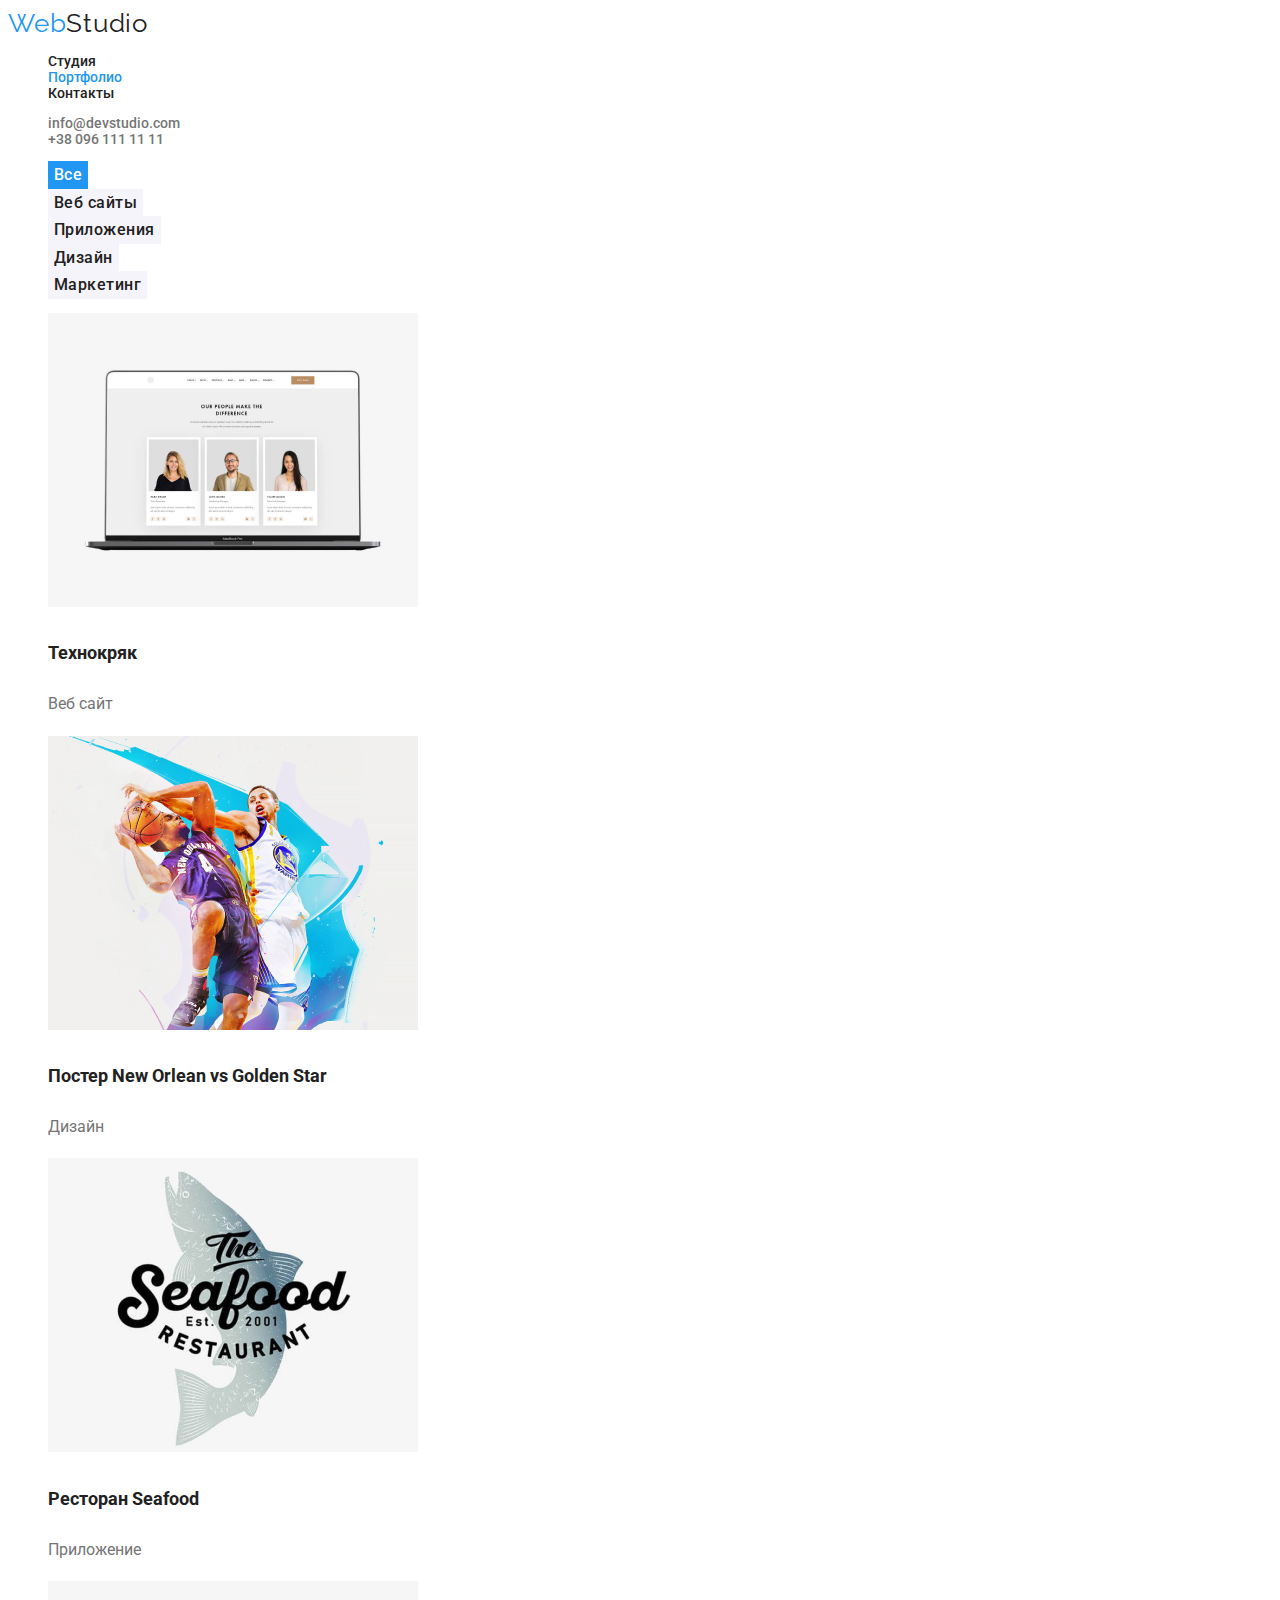
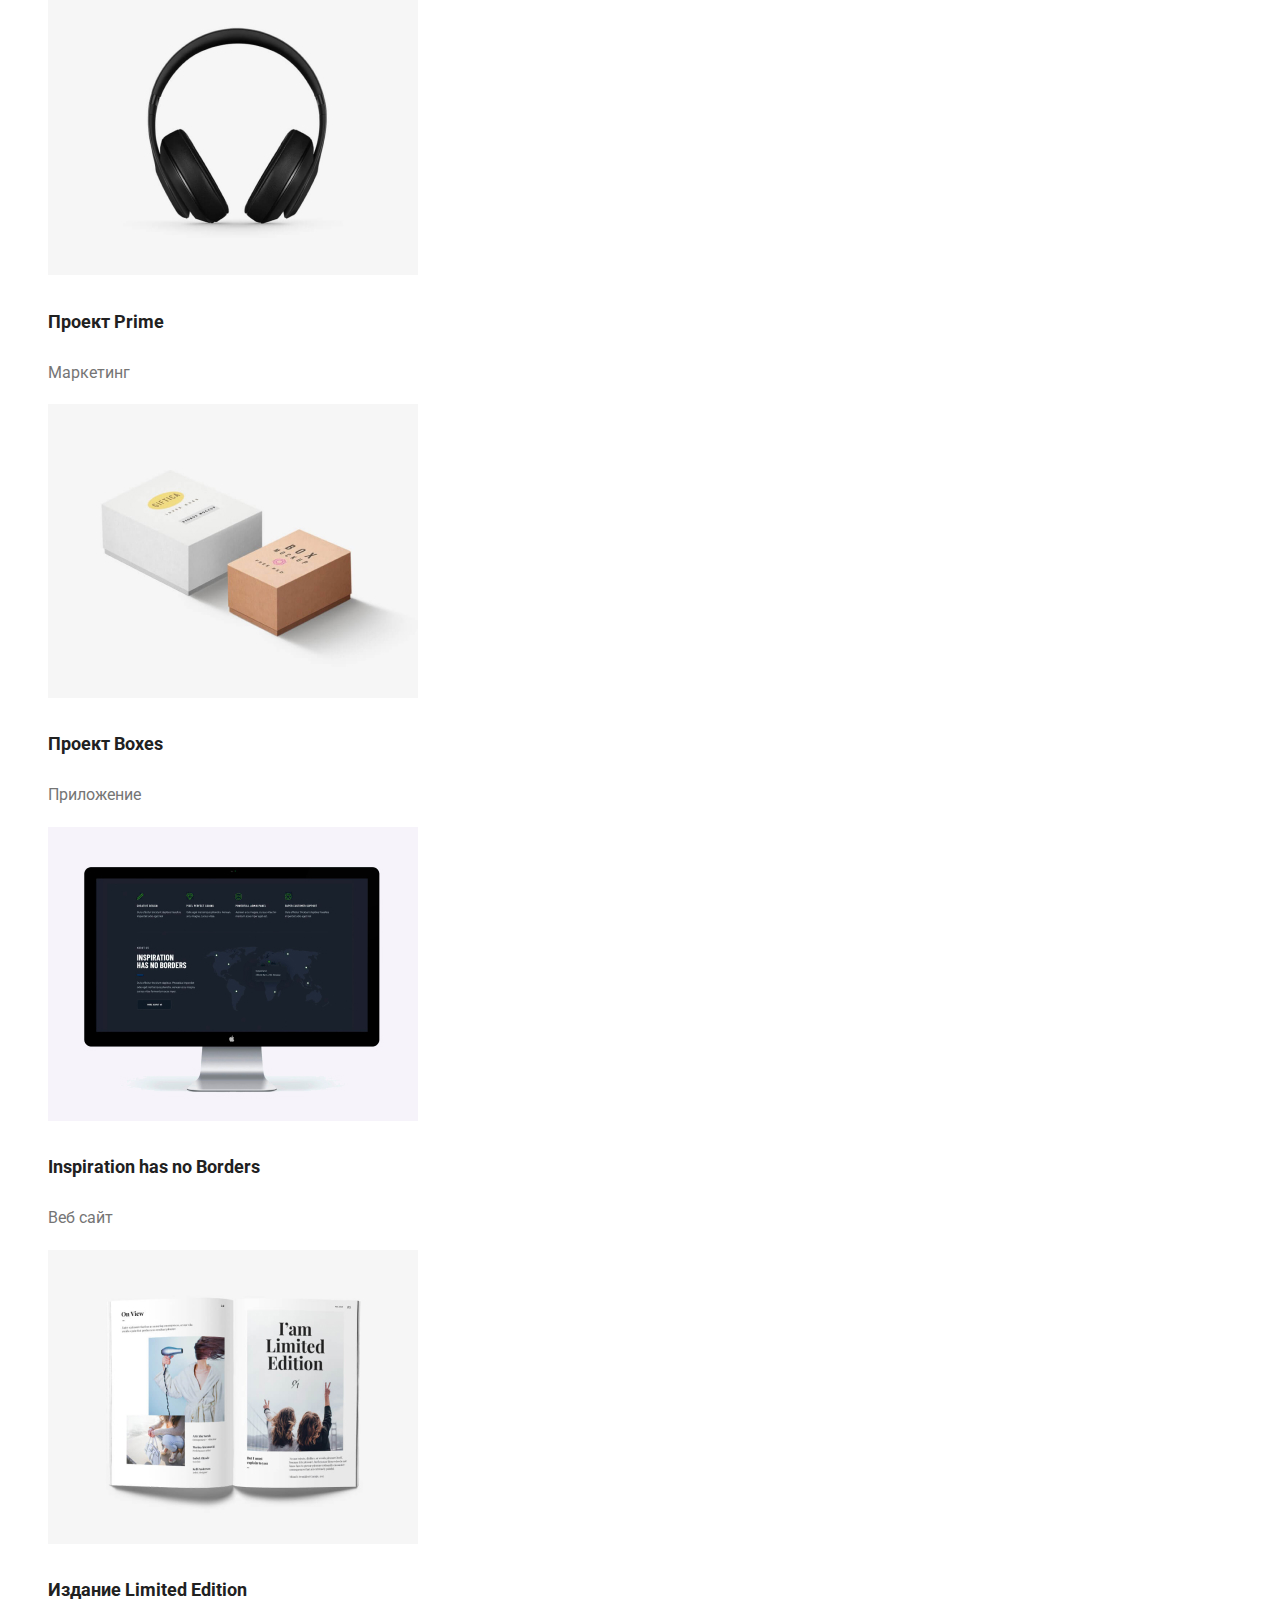
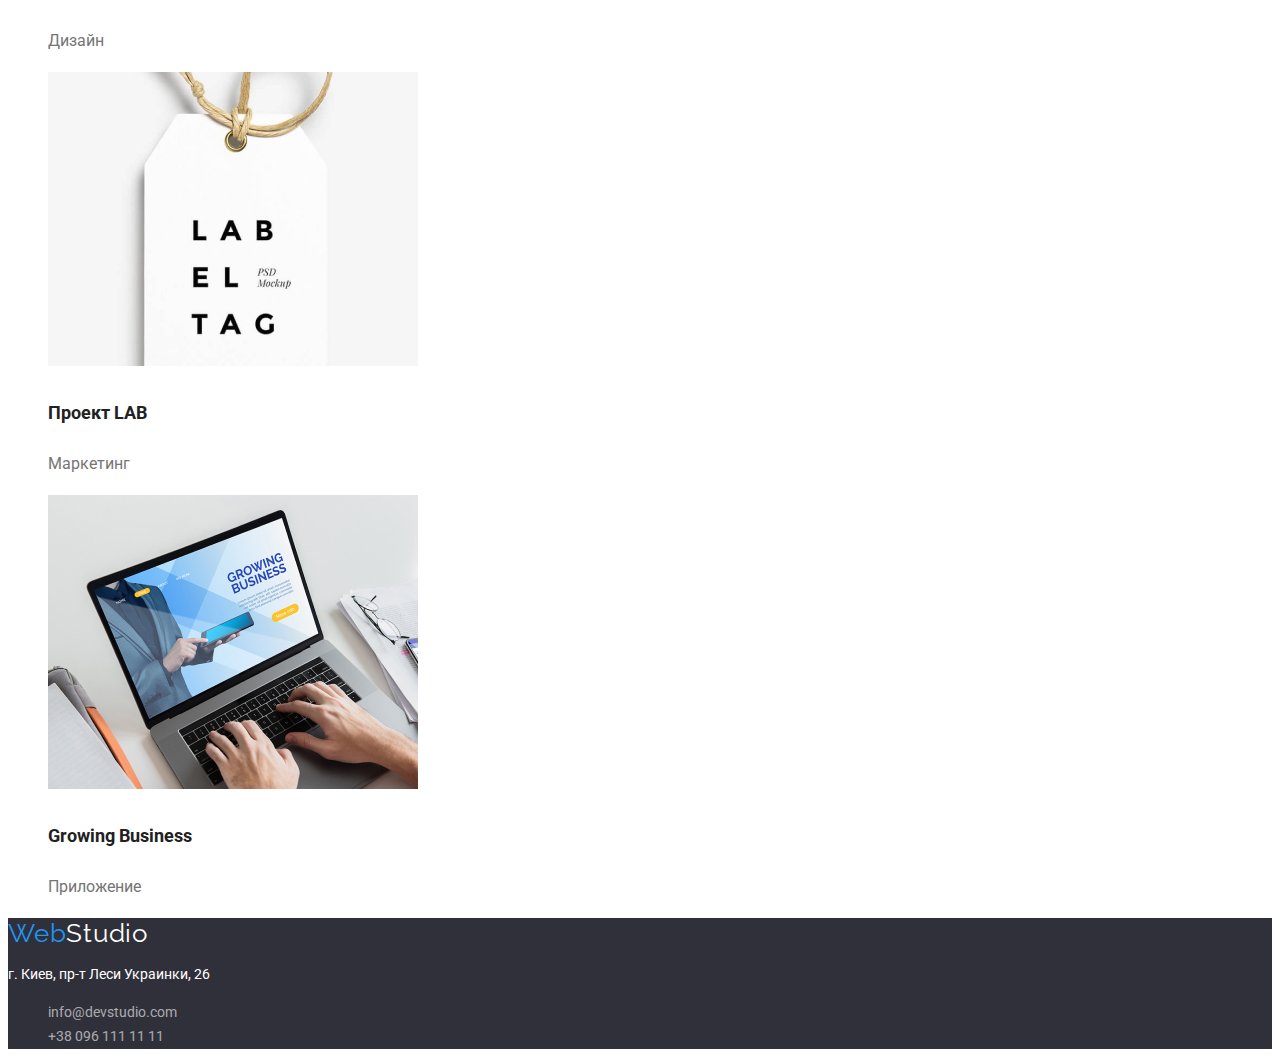
==== portfolio.html @ 7a44623a "clone" ====
<!DOCTYPE html>
<html lang="ru">
  <head>
    <meta charset="UTF-8" />
    <meta name="viewport" content="width=device-width, initial-scale=1.0" />
    <link rel="preconnect" href="https://fonts.googleapis.com">
    <link rel="preconnect" href="https://fonts.gstatic.com" crossorigin>
    <link href="https://fonts.googleapis.com/css2?family=Raleway:wght@700&family=Roboto:wght@400;500;700;900&display=swap" rel="stylesheet">
    <link rel="stylesheet" href="CSS/styles.css">
    <title>Portfolio</title>
    
  </head>
  <body class="body">
    <!-- Шапка  -->
    <header>
      <!-- Нагивация -->
      <nav>
        <a class="logo-head" href="./index.html">
          Web<span class="logo-head-half">Studio</span>
        </a>
        <ul class="list-site-nav list">
          <li><a class="link nav" href="./index.html">Студия</a></li>
          <li><a class="link nav current" href="./portfolio.html">Портфолио</a></li>
          <li><a class="link nav" href="#">Контакты</a></li>
        </ul>
      </nav>

      <!-- Контакты -->
      <ul class="contacts-list list">
        <li><a class="contacts link" href="mailto:info@devstudio.com">info@devstudio.com</a></li>
        <li><a class="contacts link" href="tel:+380961111111">+38 096 111 11 11</a></li>
      </ul>
    </header>

    <main>
        <!-- Кнопки проектов -->
        <section>
          <h2 class="visually-hidden"></h2>
            <ul class="buttons-site-nav list">
                <li><button type="button" class="buttons current">Все</button></li>
                <li><button type="button" class="buttons">Веб сайты</button></li>
                <li><button type="button" class="buttons">Приложения</button></li>
                <li><button type="button" class="buttons">Дизайн</button></li>
                <li><button type="button" class="buttons">Маркетинг</button></li>
            </ul>
        
        
        <!-- Карточки проектов "Все" -->
        <ul class="list">
            <li><a href="#" class="projects-link">
                    <img src="./images/technocryak.jpg" alt="Сайт Технокряк" width="370">
                    <h3 class="projects-title">Технокряк</h3>
                    <p>Веб сайт</p>
                </a></li>
            <li><a href="#" class="projects-link">
                    <img src="./images/new-orlean.jpg" alt="Постер"width="370">
                    <h3 class="projects-title">Постер New Orlean vs Golden Star</h3>
                    <p>Дизайн</p>
                </a></li>
            <li><a href="#" class="projects-link">
                    <img src="./images/seafood.jpg" alt="Ресторан"width="370">
                    <h3 class="projects-title">Ресторан Seafood</h3>
                    <p>Приложение</p>
                </a></li>
            <li><a href="#" class="projects-link">
                   <img src="./images/project-prime.jpg" alt="Наушники"width="370">
                    <h3 class="projects-title">Проект Prime</h3>
                    <p>Маркетинг</p>
                </a></li>
            <li><a href="#" class="projects-link">
                    <img src="./images/project-boxes.jpg" alt="Коробки"width="370">
                    <h3 class="projects-title">Проект Boxes</h3>
                    <p>Приложение</p>
                </a></li>
            <li><a href="#" class="projects-link">
                    <img src="./images/no-borders.jpg" alt="Без границ"width="370">
                    <h3 class="projects-title">Inspiration has no Borders</h3>
                    <p>Веб сайт</p>
                </a></li>
            <li><a href="#" class="projects-link">
                   <img src="images/limited-edition.jpg" alt="Издание"width="370">
                    <h3 class="projects-title">Издание Limited Edition</h3>
                    <p>Дизайн</p>
                </a></li>
            <li><a href="#" class="projects-link">
                  <img src="images/lab.jpg" alt="Лаба"width="370">
                    <h3 class="projects-title">Проект LAB</h3>
                    <p>Маркетинг</p>
                </a></li>
            <li><a href="#" class="projects-link">
                    <img src="./images/growing.jpg" alt="Ноут и руки"width="370">
                    <h3 class="projects-title">Growing Business</h3>
                    <p>Приложение</p>
                </a></li>
        </ul>
      </section>
    </main>
    
    <!-- Футер -->
    <footer class="foot">
      <a class="logo-foot" href="./index.html">
        Web<span class="logo-foot-half">Studio</span>
      </a>
      <address> <p class="location">г. Киев, пр-т Леси Украинки, 26</p>
      <ul class="address-foot list">
        <li><a class="foot-li" href="mailto:info@devstudio.com">info@devstudio.com</a></li>
        <li><a class="foot-li" href="tel:+380961111111">+38 096 111 11 11</a></li>
      </ul>
      </address> 
    </footer>
    </body>
---- CSS/styles.css ----
:root {
    --primery-text-color: #757575;
    --second-color: #212121;
    --accent-color: #2196f3;
    --white-color-text: #ffffff;
    --background-color: #2f303a;
    --background-button: #188ce8;
    --footer-color-uniq: rgba(255, 255, 255, 0.6);
    --background-color-uniq: #f5f4fa;
}

body {
    font-family: 'Roboto', sans-serif;
    background: var(--white-color-text);
    color: var(--second-color);
    font-size: 14px;
}

.list {
    list-style: none;
    text-decoration: none
}
    /* навигация */
.link {
    text-decoration: none;
}
    /* лого */
.logo-head {
    color: var(--accent-color);
    font-family: 'Raleway', sans-serif;
    text-decoration: none;
    letter-spacing: 0.03em;
    font-size: 26px;
    line-height: 1.19;

}
.logo-head-half {
    color: var(--second-color)
}

.list-site-nav .nav:focus,
.list-site-nav .nav:hover {
    color: var(--accent-color);
    font-weight: 500;
}
.list-site-nav .nav{
    color: var(--second-color);
    font-weight: 500;
}
.list-site-nav .current {
    color: var(--accent-color);
    font-weight: 500;
}
.contacts-list .contacts:hover,
.contacts-list .contacts:focus {
    color: var(--accent-color);
    font-weight: 500;
}
.contacts-list .contacts {
    color: var(--primery-text-color);
    font-weight: 500;
}

.section-main {
    background-color: var(--background-color);
    text-align: center;
}
.title-hero {
    color: var(--white-color-text);
    font-weight: 900;
    font-size: 44px;
    line-height: 1.36;
    text-transform: uppercase;
}
.button-primary:hover,
.button-primary:focus {
    background-color: var(--background-button);
}
.button-primary {
    background-color: var(--accent-color);
    color: var(--white-color-text);
    font-family: inherit;
    font-weight: 700;
    font-size: 16px;
    line-height: 1.88;
    border: none;
    cursor: pointer;
}
.features {
    font-size: 14px;
    line-height: 1.71;
    color: var(--primery-text-color);
}
.title-spec {
    color: var(--second-color);
    text-transform: uppercase;
    font-size: 14px;
    line-height: 1.14;
    letter-spacing: 0.03em;
}
.team {
    background-color: var(--background-color-uniq);
}
.section-title {
    color: var(--second-color);
    font-size: 36px;
    line-height: 1.17;
    text-align: center;
    letter-spacing: 0.03em;
}
.team-list {
    font-size: 16px;
    line-height: 1.19;
    text-align: center;
    letter-spacing: 0.03em;
    list-style: none;
    background-color: var(--background-color-uniq);
    color: var(--primery-text-color);
}
.name {
    color: var(--second-color);
    font-weight: 500;
    font-size: 16px;
    line-height: 1.19;
    letter-spacing: 0.03em;
}
.foot {
    background: var(--background-color);
}
.logo-foot {
    color: var(--accent-color);
    font-family: 'Raleway', sans-serif;
    text-decoration: none;
    letter-spacing: 0.03em;
    font-size: 26px;
    line-height: 1.19;

}
.logo-foot-half {
    color: var(--white-color-text);
}
.location {
    color: var(--white-color-text);
}
.location, 
.foot-li {
    font-style: normal;
    font-size: 14px;
    line-height: 1.71;
    text-decoration: none;
}
.foot-li {
    color: var(--footer-color-uniq);
}
.address-foot .foot-li:hover, 
.address-foot .foot-li:focus {
    color: var(--accent-color)
}
.visually-hidden {
    position: absolute;
    width: 1px;
    height: 1px;
    margin: -1px;
    border: 0;
    padding: 0;
    clip: rect(0 0 0 0);
    overflow: hidden;
  }

.buttons-site-nav .buttons:hover,
.buttons-site-nav .buttons:focus {
    color: var(--white-color-text);
    background-color: var(--accent-color)
}

.buttons-site-nav .buttons {
    font-family: 'Roboto', sans-serif;
    color: var(--second-color);
    background-color: var(--background-color-uniq);
    border: none;
    font-size: 16px;
    font-weight: 500;
    line-height: 1.6;
    cursor: pointer;
    letter-spacing: 0.03em;
}
.buttons-site-nav .current {
    color: var(--white-color-text);
    background-color: var(--accent-color);
}

.projects-title {
    font-size: 18px;
    line-height: 2;
    font-weight: 700;
    color: var(--second-color);
}
.projects-link {
    font-size: 16px;
    line-height: 1.9;
    text-decoration: none;
    color: var(--primery-text-color);
}
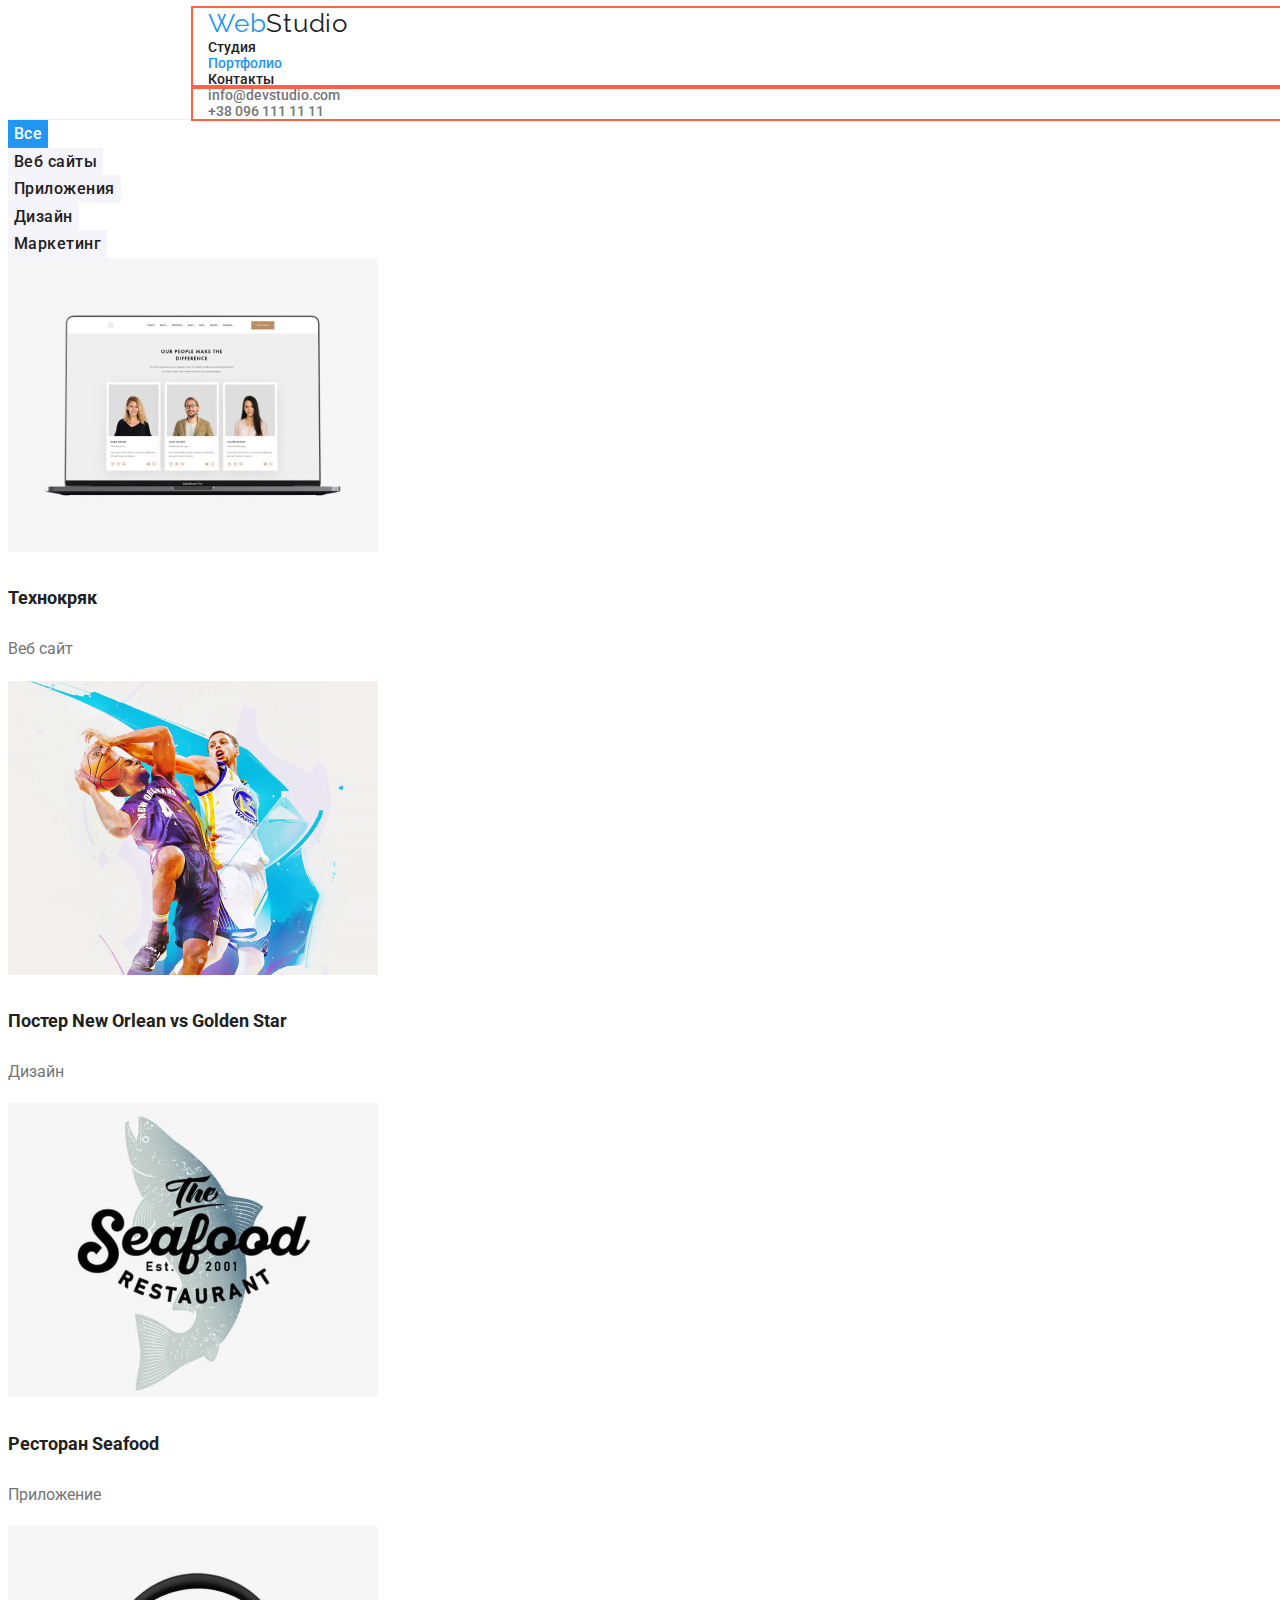
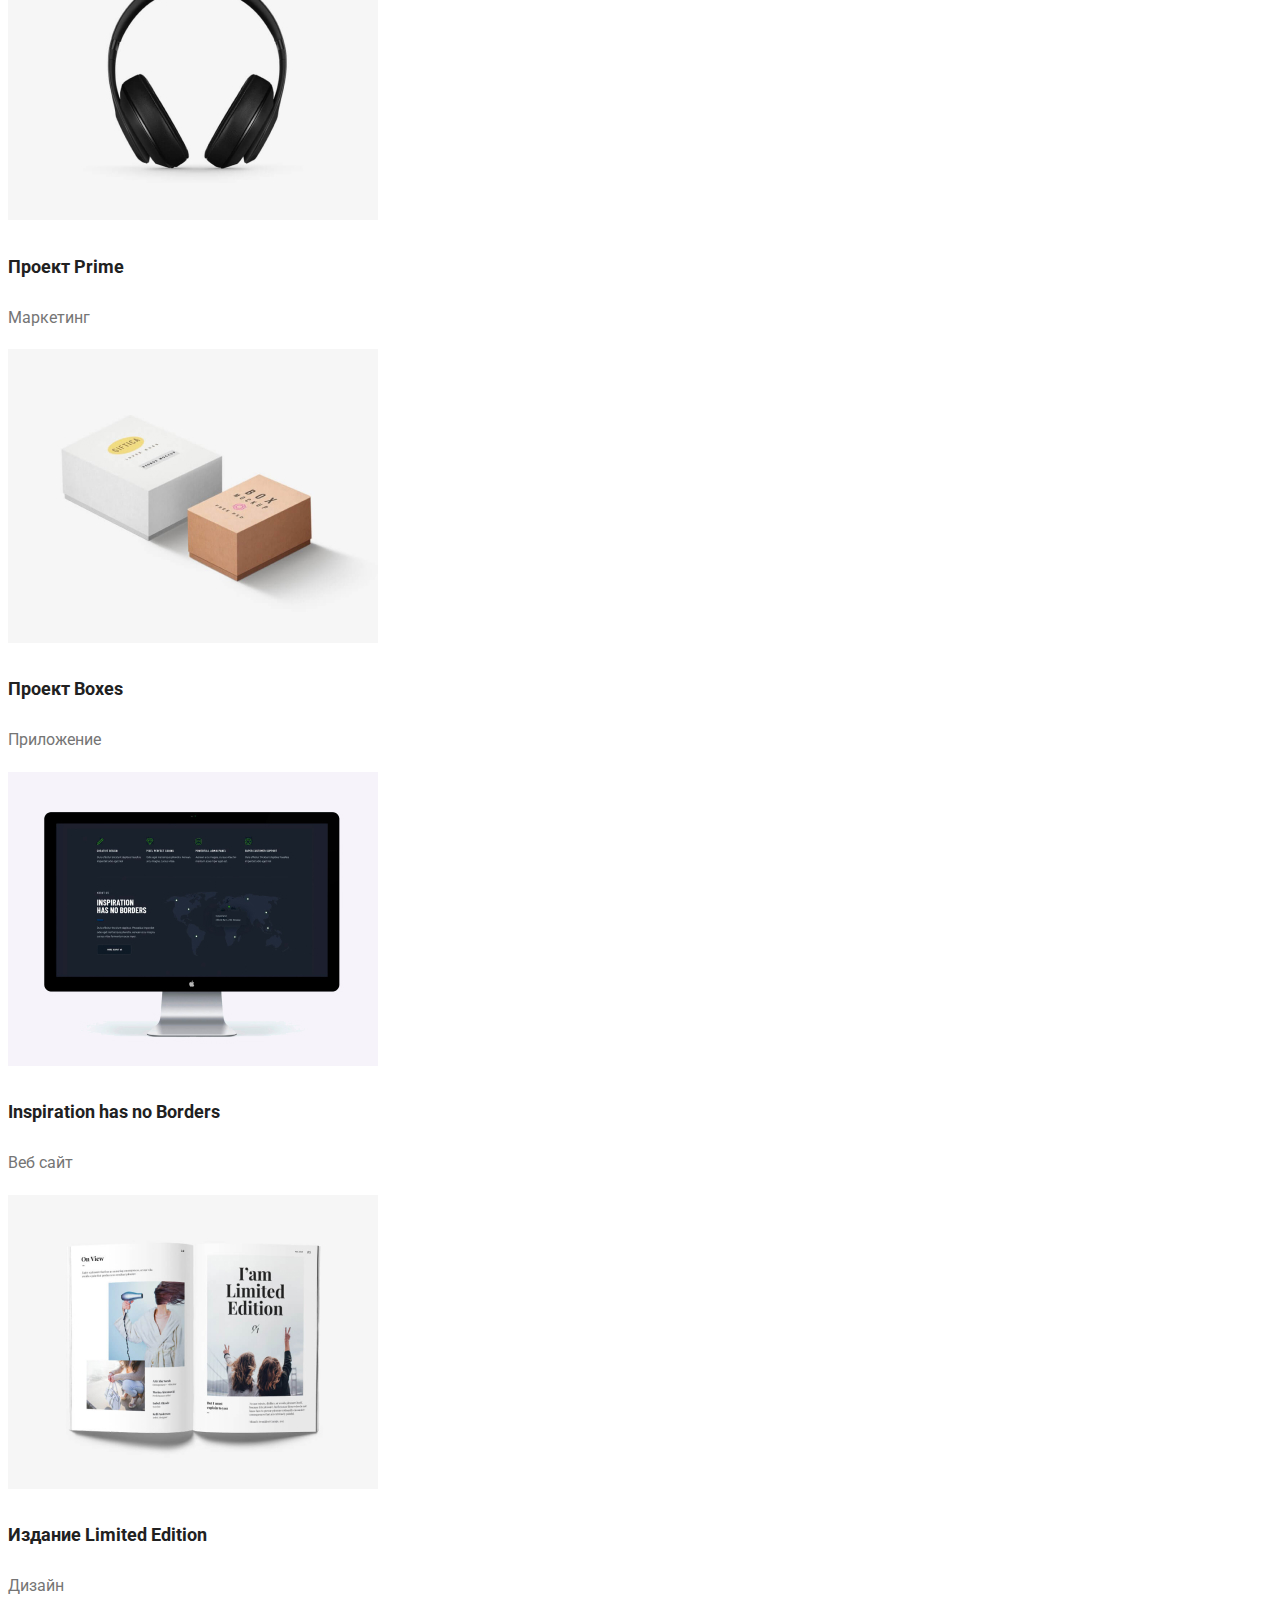
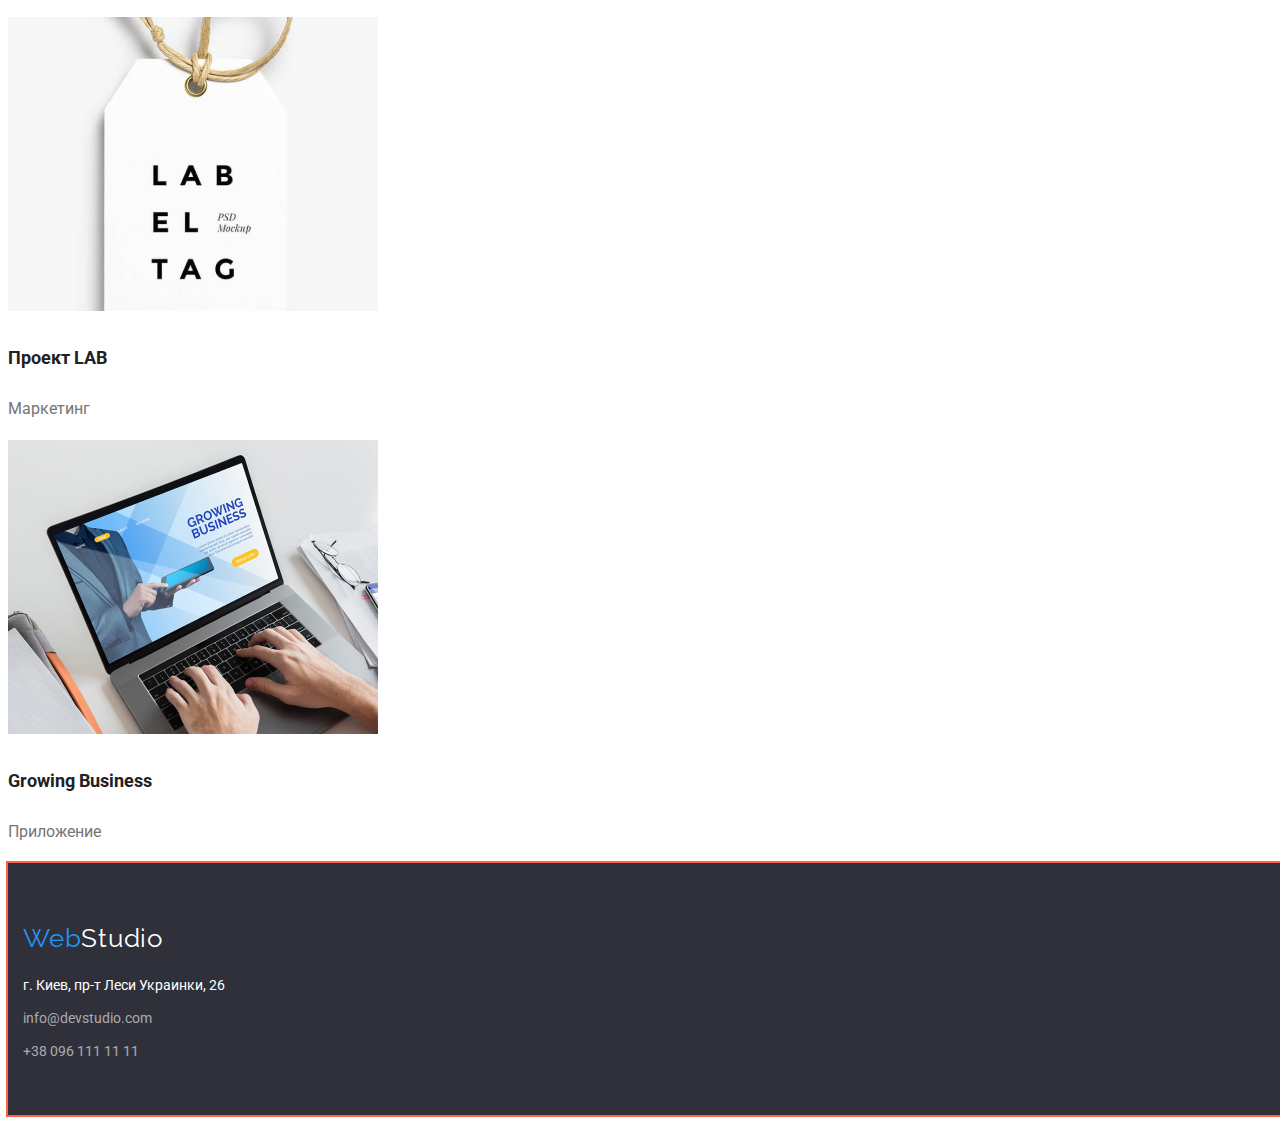
==== commit 62d3eb12: "first step" ====
--- a/portfolio.html
+++ b/portfolio.html
@@ -6,19 +6,20 @@
     <link rel="preconnect" href="https://fonts.googleapis.com">
     <link rel="preconnect" href="https://fonts.gstatic.com" crossorigin>
     <link href="https://fonts.googleapis.com/css2?family=Raleway:wght@700&family=Roboto:wght@400;500;700;900&display=swap" rel="stylesheet">
+    <link rel="stylesheet" href="https://cdnjs.cloudflare.com/ajax/libs/modern-normalize/1.1.0/modern-normalize.min.css" integrity="sha512-wpPYUAdjBVSE4KJnH1VR1HeZfpl1ub8YT/NKx4PuQ5NmX2tKuGu6U/JRp5y+Y8XG2tV+wKQpNHVUX03MfMFn9Q==" crossorigin="anonymous" referrerpolicy="no-referrer" />
     <link rel="stylesheet" href="CSS/styles.css">
     <title>Portfolio</title>
     
   </head>
-  <body class="body">
+  <body>
     <!-- Шапка  -->
-    <header>
+    <header class="header">
       <!-- Нагивация -->
-      <nav>
+      <nav class="container">
         <a class="logo-head" href="./index.html">
           Web<span class="logo-head-half">Studio</span>
         </a>
-        <ul class="list-site-nav list">
+        <ul class="list-site-nav list cona">
           <li><a class="link nav" href="./index.html">Студия</a></li>
           <li><a class="link nav current" href="./portfolio.html">Портфолио</a></li>
           <li><a class="link nav" href="#">Контакты</a></li>
@@ -26,7 +27,7 @@
       </nav>
 
       <!-- Контакты -->
-      <ul class="contacts-list list">
+      <ul class="contacts-list list container">
         <li><a class="contacts link" href="mailto:info@devstudio.com">info@devstudio.com</a></li>
         <li><a class="contacts link" href="tel:+380961111111">+38 096 111 11 11</a></li>
       </ul>
@@ -97,7 +98,7 @@
     </main>
     
     <!-- Футер -->
-    <footer class="foot">
+    <footer class="foot container">
       <a class="logo-foot" href="./index.html">
         Web<span class="logo-foot-half">Studio</span>
       </a>
--- a/CSS/styles.css
+++ b/CSS/styles.css
@@ -14,17 +14,32 @@
     background: var(--white-color-text);
     color: var(--second-color);
     font-size: 14px;
+    width: 1600px;
 }
 
 .list {
     list-style: none;
-    text-decoration: none
-}
+    text-decoration: none;
+    padding: 0;
+    margin: 0;
+}
+.container{
+    width: 1200px;
+    margin-left: auto;
+    margin-right: auto;
+    padding-left: 15px;
+    padding-right: 15px;
+    outline: 2px solid tomato;
+}
+
     /* навигация */
 .link {
     text-decoration: none;
 }
     /* лого */
+.header{
+    border-bottom: #ececec 1px solid;
+}
 .logo-head {
     color: var(--accent-color);
     font-family: 'Raleway', sans-serif;
@@ -64,6 +79,8 @@
 .section-main {
     background-color: var(--background-color);
     text-align: center;
+    width: inherit;
+    min-height: 600px;
 }
 .title-hero {
     color: var(--white-color-text);
@@ -71,6 +88,12 @@
     font-size: 44px;
     line-height: 1.36;
     text-transform: uppercase;
+    padding-top: 200px;
+    padding-left: 452px;
+    padding-right: 452px;
+    margin-bottom: 30px;
+    margin-top: 0;
+    
 }
 .button-primary:hover,
 .button-primary:focus {
@@ -85,11 +108,18 @@
     line-height: 1.88;
     border: none;
     cursor: pointer;
+    box-shadow: 0px 4px 4px rgba(0, 0, 0, 0.15);
+    border-radius: 4px;
+    padding: 10px 32px;
+    text-align: center;
 }
 .features {
     font-size: 14px;
     line-height: 1.71;
     color: var(--primery-text-color);
+    padding-top: 94px;
+    padding-bottom: 94px;
+    display: flex;
 }
 .title-spec {
     color: var(--second-color);
@@ -100,6 +130,7 @@
 }
 .team {
     background-color: var(--background-color-uniq);
+    width: inherit;
 }
 .section-title {
     color: var(--second-color);
@@ -107,6 +138,9 @@
     line-height: 1.17;
     text-align: center;
     letter-spacing: 0.03em;
+    margin-top: 0;
+    margin-bottom: 50px;
+    padding-top: 94px;
 }
 .team-list {
     font-size: 16px;
@@ -116,6 +150,7 @@
     list-style: none;
     background-color: var(--background-color-uniq);
     color: var(--primery-text-color);
+    margin: 0;
 }
 .name {
     color: var(--second-color);
@@ -123,9 +158,14 @@
     font-size: 16px;
     line-height: 1.19;
     letter-spacing: 0.03em;
+}
+.position{
+    margin: 0;
 }
 .foot {
     background: var(--background-color);
+    min-height: 252px;
+    width: inherit;
 }
 .logo-foot {
     color: var(--accent-color);
@@ -134,20 +174,26 @@
     letter-spacing: 0.03em;
     font-size: 26px;
     line-height: 1.19;
-
+    display: inline-block;
+    padding-top: 60px;
+    padding-bottom: 20px;    
 }
 .logo-foot-half {
     color: var(--white-color-text);
 }
 .location {
     color: var(--white-color-text);
+    margin: 0;
 }
 .location, 
 .foot-li {
+    display: inline-block;
+    margin-bottom: 9px;
     font-style: normal;
     font-size: 14px;
     line-height: 1.71;
     text-decoration: none;
+
 }
 .foot-li {
     color: var(--footer-color-uniq);
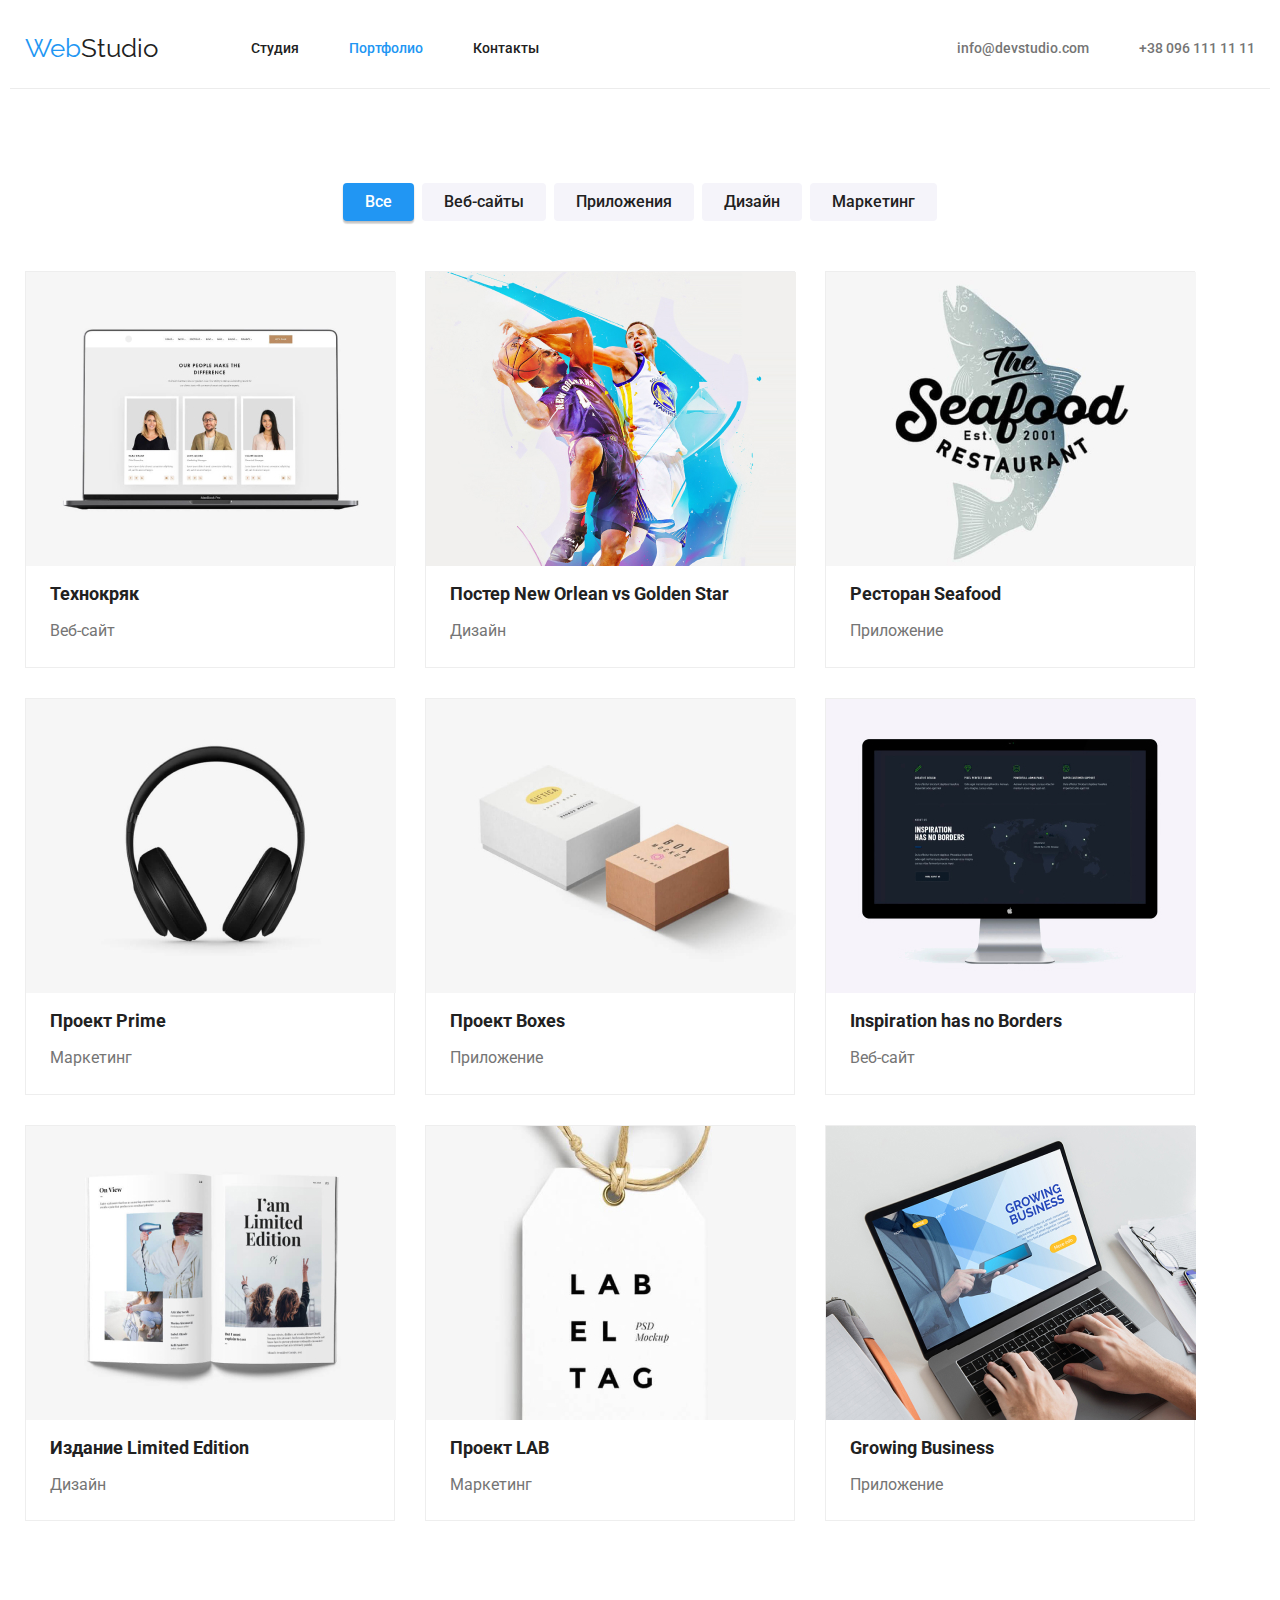
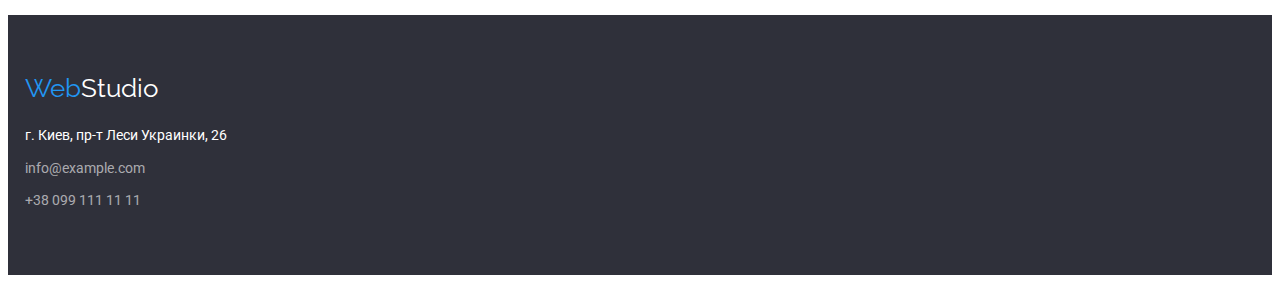
==== commit 287526d0: "Added main changes, fixed classes and CSS" ====
--- a/portfolio.html
+++ b/portfolio.html
@@ -1,112 +1,120 @@
 <!DOCTYPE html>
 <html lang="ru">
-  <head>
-    <meta charset="UTF-8" />
-    <meta name="viewport" content="width=device-width, initial-scale=1.0" />
+
+<head>
+    <meta charset="UTF-8">
+    <meta http-equiv="X-UA-Compatible" content="IE=edge">
+    <meta name="viewport" content="width=device-width, initial-scale=1.0">
+    <title>Portfolio</title>
     <link rel="preconnect" href="https://fonts.googleapis.com">
     <link rel="preconnect" href="https://fonts.gstatic.com" crossorigin>
-    <link href="https://fonts.googleapis.com/css2?family=Raleway:wght@700&family=Roboto:wght@400;500;700;900&display=swap" rel="stylesheet">
-    <link rel="stylesheet" href="https://cdnjs.cloudflare.com/ajax/libs/modern-normalize/1.1.0/modern-normalize.min.css" integrity="sha512-wpPYUAdjBVSE4KJnH1VR1HeZfpl1ub8YT/NKx4PuQ5NmX2tKuGu6U/JRp5y+Y8XG2tV+wKQpNHVUX03MfMFn9Q==" crossorigin="anonymous" referrerpolicy="no-referrer" />
-    <link rel="stylesheet" href="CSS/styles.css">
-    <title>Portfolio</title>
+    <link
+        href="https://fonts.googleapis.com/css2?family=Raleway:wght@700&family=Roboto:wght@400;500;700;900&display=swap"
+        rel="stylesheet">
+    <link rel="stylesheet" href="https://cdnjs.cloudflare.com/ajax/libs/modern-normalize/1.1.0/modern-normalize.min.css"
+        integrity="sha512-wpPYUAdjBVSE4KJnH1VR1HeZfpl1ub8YT/NKx4PuQ5NmX2tKuGu6U/JRp5y+Y8XG2tV+wKQpNHVUX03MfMFn9Q=="
+        crossorigin="anonymous" referrerpolicy="no-referrer" />
+    <link rel="stylesheet" href="./CSS/styles.css">
+</head>
+
+<body>
     
-  </head>
-  <body>
-    <!-- Шапка  -->
-    <header class="header">
-      <!-- Нагивация -->
-      <nav class="container">
-        <a class="logo-head" href="./index.html">
-          Web<span class="logo-head-half">Studio</span>
-        </a>
-        <ul class="list-site-nav list cona">
-          <li><a class="link nav" href="./index.html">Студия</a></li>
-          <li><a class="link nav current" href="./portfolio.html">Портфолио</a></li>
-          <li><a class="link nav" href="#">Контакты</a></li>
+
+    <!--Шапка-->
+    <header class="header container">
+        <nav class="main-nav">
+            <a href="./index.html" class="logo-hd">Web<span class="logo-hd-half">Studio</span></a>
+            <ul class="nav list">
+                <li class="item"><a class="nav-li link" href="./index.html">Студия</a></li>
+                <li class="item"><a class="nav-li current link" href="./portfolio.html">Портфолио</a></li>
+                <li class="item"><a class="nav-li link" href="">Контакты</a></li>
+            </ul>
+        </nav>
+        <ul class="address list">
+            <li class="item"><a class="address-li link" href="mailto:info@devstudio.com">info@devstudio.com</a></li>
+            <li class="item"><a class="address-li link" href="tel:+380961111111">+38 096 111 11 11</a></li>
         </ul>
-      </nav>
-
-      <!-- Контакты -->
-      <ul class="contacts-list list container">
-        <li><a class="contacts link" href="mailto:info@devstudio.com">info@devstudio.com</a></li>
-        <li><a class="contacts link" href="tel:+380961111111">+38 096 111 11 11</a></li>
-      </ul>
     </header>
 
+    <!--Основа-->
+    
     <main>
-        <!-- Кнопки проектов -->
+        <h1 class="page-title">Portfolio</h1>
+        <!-- Кнопки -->
         <section>
-          <h2 class="visually-hidden"></h2>
-            <ul class="buttons-site-nav list">
-                <li><button type="button" class="buttons current">Все</button></li>
-                <li><button type="button" class="buttons">Веб сайты</button></li>
-                <li><button type="button" class="buttons">Приложения</button></li>
-                <li><button type="button" class="buttons">Дизайн</button></li>
-                <li><button type="button" class="buttons">Маркетинг</button></li>
-            </ul>
-        
-        
-        <!-- Карточки проектов "Все" -->
-        <ul class="list">
-            <li><a href="#" class="projects-link">
-                    <img src="./images/technocryak.jpg" alt="Сайт Технокряк" width="370">
-                    <h3 class="projects-title">Технокряк</h3>
-                    <p>Веб сайт</p>
-                </a></li>
-            <li><a href="#" class="projects-link">
-                    <img src="./images/new-orlean.jpg" alt="Постер"width="370">
-                    <h3 class="projects-title">Постер New Orlean vs Golden Star</h3>
-                    <p>Дизайн</p>
-                </a></li>
-            <li><a href="#" class="projects-link">
-                    <img src="./images/seafood.jpg" alt="Ресторан"width="370">
-                    <h3 class="projects-title">Ресторан Seafood</h3>
-                    <p>Приложение</p>
-                </a></li>
-            <li><a href="#" class="projects-link">
-                   <img src="./images/project-prime.jpg" alt="Наушники"width="370">
-                    <h3 class="projects-title">Проект Prime</h3>
-                    <p>Маркетинг</p>
-                </a></li>
-            <li><a href="#" class="projects-link">
-                    <img src="./images/project-boxes.jpg" alt="Коробки"width="370">
-                    <h3 class="projects-title">Проект Boxes</h3>
-                    <p>Приложение</p>
-                </a></li>
-            <li><a href="#" class="projects-link">
-                    <img src="./images/no-borders.jpg" alt="Без границ"width="370">
-                    <h3 class="projects-title">Inspiration has no Borders</h3>
-                    <p>Веб сайт</p>
-                </a></li>
-            <li><a href="#" class="projects-link">
-                   <img src="images/limited-edition.jpg" alt="Издание"width="370">
-                    <h3 class="projects-title">Издание Limited Edition</h3>
-                    <p>Дизайн</p>
-                </a></li>
-            <li><a href="#" class="projects-link">
-                  <img src="images/lab.jpg" alt="Лаба"width="370">
-                    <h3 class="projects-title">Проект LAB</h3>
-                    <p>Маркетинг</p>
-                </a></li>
-            <li><a href="#" class="projects-link">
-                    <img src="./images/growing.jpg" alt="Ноут и руки"width="370">
-                    <h3 class="projects-title">Growing Business</h3>
-                    <p>Приложение</p>
-                </a></li>
-        </ul>
-      </section>
+            <div class="container">
+                <h2 class="section-title-hide">Наши проекты</h2>
+                <ul class="filtres list">
+                    <li class="item"><button class="buttons current" type="button">Все</button></li>
+                    <li class="item"><button class="buttons" type="button">Веб-сайты</button></li>
+                    <li class="item"><button class="buttons" type="button">Приложения</button></li>
+                    <li class="item"><button class="buttons" type="button">Дизайн</button></li>
+                    <li class="item"><button class="buttons" type="button">Маркетинг</button></li>
+                </ul>
+
+                <!-- Примеры проектов  -->
+                <ul class="projects list">
+                    <li class="projects-border"><a href="#" class="projects-link"><img src="./images/technocryak.jpg" alt="Технокряк" width="370">
+                            <h3 class="projects-title-color">Технокряк</h3>
+                            <p class="projects-disc">Веб-сайт</p>
+                        </a></li>
+                    <li class="projects-border"><a href="#" class="projects-link"><img src="./images/new-orlean.jpg"
+                                alt="New Orlean" width="370">
+                            <h3 class="projects-title-color">Постер New Orlean vs Golden Star</h3>
+                            <p class="projects-disc">Дизайн</p>
+                        </a></li>
+                    <li class="projects-border"><a href="#" class="projects-link"><img src="./images/seafood.jpg" alt="Seafood"
+                                width="370">
+                            <h3 class="projects-title-color">Ресторан Seafood</h3>
+                            <p class="projects-disc">Приложение</p>
+                        </a></li>
+                    <li class="projects-border"><a href="#" class="projects-link"><img src="./images/project-prime.jpg" alt="Prime"
+                                width="370">
+                            <h3 class="projects-title-color">Проект Prime</h3>
+                            <p class="projects-disc">Маркетинг</p>
+                        </a></li>
+                    <li class="projects-border"><a href="#" class="projects-link"><img src="./images/project-boxes.jpg" alt="Boxes"
+                                width="370">
+                            <h3 class="projects-title-color">Проект Boxes</h3>
+                            <p class="projects-disc">Приложение</p>
+                        </a></li>
+                    <li class="projects-border"><a href="#" class="projects-link"><img src="./images/no-borders.jpg" alt="No Borders" width="370">
+                            <h3 class="projects-title-color">Inspiration has no Borders</h3>
+                            <p class="projects-disc">Веб-сайт</p>
+                        </a></li>
+                    <li class="projects-border"><a href="#" class="projects-link"><img src="./images/limited-edition.jpg" alt="Limited Edition"
+                                width="370">
+                            <h3 class="projects-title-color">Издание Limited Edition</h3>
+                            <p class="projects-disc">Дизайн</p>
+                        </a></li>
+                    <li class="projects-border"><a href="#" class="projects-link"><img src="./images/lab.jpg" alt="Лаба" width="370">
+                            <h3 class="projects-title-color">Проект LAB</h3>
+                            <p class="projects-disc">Маркетинг</p>
+                        </a></li>
+                    <li class="projects-border"><a href="#" class="projects-link"><img src="./images/growing.jpg"
+                                alt="Growing" width="370">
+                            <h3 class="projects-title-color">Growing Business</h3>
+                            <p class="projects-disc">Приложение</p>
+                        </a></li>
+                </ul>
+            </div>
+        </section>
     </main>
-    
-    <!-- Футер -->
-    <footer class="foot container">
-      <a class="logo-foot" href="./index.html">
-        Web<span class="logo-foot-half">Studio</span>
-      </a>
-      <address> <p class="location">г. Киев, пр-т Леси Украинки, 26</p>
-      <ul class="address-foot list">
-        <li><a class="foot-li" href="mailto:info@devstudio.com">info@devstudio.com</a></li>
-        <li><a class="foot-li" href="tel:+380961111111">+38 096 111 11 11</a></li>
-      </ul>
-      </address> 
+
+    <!--Футтер-->
+
+    <footer class="footer">
+        <div class="container">
+            <a class="logo-ft link" href="/">Web<span class="logo-ft-half">Studio</span></a>
+            <address>
+                <p class="address-fiz">г. Киев, пр-т Леси Украинки, 26</p>
+                <ul class="address-foot list">
+                    <li class="item"><a class="foot-li link" href="mailto:info@example.com">info@example.com</a></li>
+                    <li class="item"><a class="foot-li link" href="tel:+380991111111">+38 099 111 11 11</a></li>
+                </ul>
+        </div>
+        </address>
     </footer>
-    </body>+</body>
+
+</html>--- a/CSS/styles.css
+++ b/CSS/styles.css
@@ -1,249 +1,413 @@
 :root {
-    --primery-text-color: #757575;
-    --second-color: #212121;
-    --accent-color: #2196f3;
-    --white-color-text: #ffffff;
-    --background-color: #2f303a;
-    --background-button: #188ce8;
-    --footer-color-uniq: rgba(255, 255, 255, 0.6);
-    --background-color-uniq: #f5f4fa;
-}
+  --primary-text-color: #757575;
+  --tittle-text-color: #212121;
+  --accent-color: #2196f3;
+  --secondary-text-color: #ffffff;
+  --background-color: #2f303a;
+  --button-background-color: #188ce8;
+  --unique-color: rgba(255, 255, 255, 0.6);
+  --unique-background-color: #f5f4fa;
+}
+/* Global styles */
 
 body {
-    font-family: 'Roboto', sans-serif;
-    background: var(--white-color-text);
-    color: var(--second-color);
-    font-size: 14px;
-    width: 1600px;
+  font-family: "Raleway", sans-serif;
+  font-family: "Roboto", sans-serif;
+  color: var(--primary-text-color);
+  background-color: var(--secondary-text-color);
+}
+
+h1,
+h2,
+h3,
+h4,
+h5,
+h6,
+p,
+ul {
+  margin: 0;
+  padding: 0;
 }
 
 .list {
-    list-style: none;
-    text-decoration: none;
-    padding: 0;
-    margin: 0;
-}
-.container{
-    width: 1200px;
-    margin-left: auto;
-    margin-right: auto;
-    padding-left: 15px;
-    padding-right: 15px;
-    outline: 2px solid tomato;
-}
-
-    /* навигация */
+  list-style: none;
+}
+
 .link {
-    text-decoration: none;
-}
-    /* лого */
-.header{
-    border-bottom: #ececec 1px solid;
-}
-.logo-head {
-    color: var(--accent-color);
-    font-family: 'Raleway', sans-serif;
-    text-decoration: none;
-    letter-spacing: 0.03em;
-    font-size: 26px;
-    line-height: 1.19;
-
-}
-.logo-head-half {
-    color: var(--second-color)
-}
-
-.list-site-nav .nav:focus,
-.list-site-nav .nav:hover {
-    color: var(--accent-color);
-    font-weight: 500;
-}
-.list-site-nav .nav{
-    color: var(--second-color);
-    font-weight: 500;
-}
-.list-site-nav .current {
-    color: var(--accent-color);
-    font-weight: 500;
-}
-.contacts-list .contacts:hover,
-.contacts-list .contacts:focus {
-    color: var(--accent-color);
-    font-weight: 500;
-}
-.contacts-list .contacts {
-    color: var(--primery-text-color);
-    font-weight: 500;
-}
-
-.section-main {
-    background-color: var(--background-color);
-    text-align: center;
-    width: inherit;
-    min-height: 600px;
-}
-.title-hero {
-    color: var(--white-color-text);
-    font-weight: 900;
-    font-size: 44px;
-    line-height: 1.36;
-    text-transform: uppercase;
-    padding-top: 200px;
-    padding-left: 452px;
-    padding-right: 452px;
-    margin-bottom: 30px;
-    margin-top: 0;
-    
-}
-.button-primary:hover,
-.button-primary:focus {
-    background-color: var(--background-button);
-}
-.button-primary {
-    background-color: var(--accent-color);
-    color: var(--white-color-text);
-    font-family: inherit;
-    font-weight: 700;
-    font-size: 16px;
-    line-height: 1.88;
-    border: none;
-    cursor: pointer;
-    box-shadow: 0px 4px 4px rgba(0, 0, 0, 0.15);
-    border-radius: 4px;
-    padding: 10px 32px;
-    text-align: center;
-}
+  text-decoration: none;
+}
+
+.container {
+  margin-left: auto;
+  margin-right: auto;
+  padding-left: 15px;
+  padding-right: 15px;
+  max-width: 1230px;
+}
+
+/* logo header styles */
+
+.logo-hd {
+  font-family: "Raleway", sans-serif;
+  font-size: 26px;
+  line-height: 1.17;
+  text-decoration: none;
+  color: var(--accent-color);
+}
+
+.logo-hd-half {
+  color: var(--tittle-text-color);
+}
+
+/* nav styles */
+
+.header {
+  display: flex;
+  border-bottom: #ececec 1px solid;
+}
+
+.main-nav {
+  display: flex;
+  align-items: center;
+}
+
+.nav {
+  display: flex;
+  margin-left: 93px;
+}
+
+/* Очень полезная штука (но сложная) штука --- применит Левый отступ ко всем элементам с классом .item у которых есть сосед ВЫШЕ по коду с таким же классом */
+.nav .item + .item {
+  margin-left: 50px;
+}
+
+/* .nav .item:not(:last-child) {
+  margin-right: 50px; --- применит правый отступ ко всем КРОМЕ последнего элемента
+} */
+
+.nav .nav-li {
+  display: block;
+  padding-top: 32px;
+  padding-bottom: 32px;
+  color: var(--tittle-text-color);
+
+  font-weight: 500;
+  font-size: 14px;
+  line-height: 1.17;
+}
+
+.address .address-li {
+  display: block;
+  padding-top: 32px;
+  padding-bottom: 32px;
+
+  font-weight: 500;
+  font-size: 14px;
+  line-height: 1.17;
+}
+
+.address {
+  display: flex;
+  margin-left: auto;
+}
+
+.address .item + .item {
+  margin-left: 50px;
+}
+
+.address-li {
+  color: var(--primary-text-color);
+}
+
+.nav .nav-li.current,
+.address-li:hover,
+.address-li:focus,
+.nav .nav-li:hover,
+.nav .nav-li:focus {
+  color: var(--accent-color);
+}
+
+.nav .nav-li.current:focus,
+.nav .nav-li.current:hover {
+  color: var(--button-background-color);
+}
+
+/* hero styles */
+.section-title-hide {
+  display: none;
+  margin: 0;
+}
+
+.hero {
+  padding: 200px 252px;
+  height: 600px;
+  text-align: center;
+  background-color: var(--background-color);
+}
+
+.hero-title {
+  margin-bottom: 30px;
+  color: var(--secondary-text-color);
+  font-size: 44px;
+  min-width: 696px;
+  line-height: 1.36;
+  font-weight: 900;
+  text-transform: uppercase;
+}
+
+.button:hover,
+.button:focus {
+  background-color: var(--button-background-color);
+}
+
+.button {
+  min-width: 200px;
+  padding: 10px 32px;
+  text-align: center;
+  font-size: 16px;
+  line-height: 1.9;
+  font-weight: 700;
+  font-family: inherit;
+  color: var(--secondary-text-color);
+  background-color: var(--accent-color);
+  box-shadow: 0px 4px 4px rgba(0, 0, 0, 0.15);
+  border-radius: 4px;
+  border: none;
+  cursor: pointer;
+}
+/* features styles */
+
 .features {
-    font-size: 14px;
-    line-height: 1.71;
-    color: var(--primery-text-color);
-    padding-top: 94px;
-    padding-bottom: 94px;
-    display: flex;
-}
-.title-spec {
-    color: var(--second-color);
-    text-transform: uppercase;
-    font-size: 14px;
-    line-height: 1.14;
-    letter-spacing: 0.03em;
-}
+  display: flex;
+  padding: 94px 0;
+  font-size: 14px;
+  line-height: 1.71;
+  font-weight: 400;
+}
+
+.features .item + .item {
+  margin-left: 30px;
+}
+
+.title {
+  padding-bottom: 10px;
+  color: var(--tittle-text-color);
+  font-size: 14px;
+  line-height: 1.71;
+  text-transform: uppercase;
+  font-weight: 700;
+}
+/* Gallery styles */
+
+.section-title {
+  padding-bottom: 50px;
+  font-size: 36px;
+  line-height: 1.16;
+  font-weight: 700;
+  text-align: center;
+  color: var(--tittle-text-color);
+}
+
+.gallery {
+  padding-bottom: 94px;
+  display: flex;
+}
+
+.gallery .item + .item {
+  margin-left: 30px;
+}
+
+/* team styles */
+
 .team {
-    background-color: var(--background-color-uniq);
-    width: inherit;
-}
-.section-title {
-    color: var(--second-color);
-    font-size: 36px;
-    line-height: 1.17;
-    text-align: center;
-    letter-spacing: 0.03em;
-    margin-top: 0;
-    margin-bottom: 50px;
-    padding-top: 94px;
-}
+  background-color: var(--unique-background-color);
+}
+
+.team-title {
+  padding-top: 94px;
+  padding-bottom: 50px;
+  font-size: 36px;
+  line-height: 1.16;
+  font-weight: 700;
+  text-align: center;
+  color: var(--tittle-text-color);
+}
+
 .team-list {
-    font-size: 16px;
-    line-height: 1.19;
-    text-align: center;
-    letter-spacing: 0.03em;
-    list-style: none;
-    background-color: var(--background-color-uniq);
-    color: var(--primery-text-color);
-    margin: 0;
-}
+  display: flex;
+  text-align: center;
+  padding-bottom: 94px;
+  font-size: 16px;
+  line-height: 1.17;
+  list-style: none;
+}
+
+.team-list .team-shadow + .team-shadow {
+  margin-left: 30px;
+}
+
+.team-shadow {
+  width: 270px;
+  box-shadow: 0px 1px 3px rgba(0, 0, 0, 0.12), 0px 1px 1px rgba(0, 0, 0, 0.14),
+    0px 2px 1px rgba(0, 0, 0, 0.2);
+  border-radius: 0px 0px 4px 4px;
+}
+
 .name {
-    color: var(--second-color);
-    font-weight: 500;
-    font-size: 16px;
-    line-height: 1.19;
-    letter-spacing: 0.03em;
-}
-.position{
-    margin: 0;
-}
-.foot {
-    background: var(--background-color);
-    min-height: 252px;
-    width: inherit;
-}
-.logo-foot {
-    color: var(--accent-color);
-    font-family: 'Raleway', sans-serif;
-    text-decoration: none;
-    letter-spacing: 0.03em;
-    font-size: 26px;
-    line-height: 1.19;
-    display: inline-block;
-    padding-top: 60px;
-    padding-bottom: 20px;    
-}
-.logo-foot-half {
-    color: var(--white-color-text);
-}
-.location {
-    color: var(--white-color-text);
-    margin: 0;
-}
-.location, 
+  margin-top: 30px;
+  margin-bottom: 10px;
+  color: var(--tittle-text-color);
+  font-size: 16px;
+  line-height: 1.17;
+  font-weight: 500;
+}
+
+.team-disc {
+  margin-bottom: 30px;
+}
+
+/* footer styles */
+
+.footer {
+  background-color: var(--background-color);
+}
+
+.logo-ft {
+  display: inline-block;
+  margin-top: 58px;
+  margin-bottom: 20px;
+  color: var(--accent-color);
+  font-family: "Raleway", sans-serif;
+  font-size: 26px;
+  line-height: 1.17;
+}
+
+.logo-ft-half {
+  color: var(--secondary-text-color);
+}
+
+.address-fiz {
+  margin-bottom: 9px;
+  color: var(--secondary-text-color);
+}
+
+.address-fiz,
 .foot-li {
-    display: inline-block;
-    margin-bottom: 9px;
-    font-style: normal;
-    font-size: 14px;
-    line-height: 1.71;
-    text-decoration: none;
-
-}
+  font-style: normal;
+  font-size: 14px;
+  line-height: 1.7;
+}
+
+.address-foot .item:not(:last-child) {
+  margin-bottom: 9px;
+}
+
+.address-foot .item:last-child {
+  padding-bottom: 62px;
+}
+
 .foot-li {
-    color: var(--footer-color-uniq);
-}
-.address-foot .foot-li:hover, 
+  color: var(--unique-color);
+}
+
+.address-foot .foot-li:hover,
 .address-foot .foot-li:focus {
-    color: var(--accent-color)
-}
-.visually-hidden {
-    position: absolute;
-    width: 1px;
-    height: 1px;
-    margin: -1px;
-    border: 0;
-    padding: 0;
-    clip: rect(0 0 0 0);
-    overflow: hidden;
-  }
-
-.buttons-site-nav .buttons:hover,
-.buttons-site-nav .buttons:focus {
-    color: var(--white-color-text);
-    background-color: var(--accent-color)
-}
-
-.buttons-site-nav .buttons {
-    font-family: 'Roboto', sans-serif;
-    color: var(--second-color);
-    background-color: var(--background-color-uniq);
-    border: none;
-    font-size: 16px;
-    font-weight: 500;
-    line-height: 1.6;
-    cursor: pointer;
-    letter-spacing: 0.03em;
-}
-.buttons-site-nav .current {
-    color: var(--white-color-text);
-    background-color: var(--accent-color);
-}
-
-.projects-title {
-    font-size: 18px;
-    line-height: 2;
-    font-weight: 700;
-    color: var(--second-color);
-}
+  color: var(--accent-color);
+}
+
+/* portfolio styles */
+
+.page-title {
+  display: none;
+  margin: 0;
+}
+
+.buttons {
+  padding: 6px 22px;
+  color: var(--tittle-text-color);
+  background-color: var(--unique-background-color);
+  border: none;
+  border-radius: 4px;
+  font-family: inherit;
+  font-size: 16px;
+  line-height: 1.6;
+  font-weight: 500;
+  cursor: pointer;
+}
+
+.buttons:hover,
+.buttons:focus,
+.filtres .current {
+  box-shadow: 0px 3px 1px rgba(0, 0, 0, 0.1), 0px 1px 2px rgba(0, 0, 0, 0.08),
+    0px 2px 2px rgba(0, 0, 0, 0.12);
+  color: var(--secondary-text-color);
+  background-color: var(--accent-color);
+}
+
+.filtres .current:hover,
+.filtres .current:focus {
+  background-color: var(--button-background-color);
+}
+
+.filtres {
+  display: flex;
+  justify-content: center;
+  padding-top: 94px;
+  margin-bottom: 50px;
+}
+
+.filtres .item + .item {
+  margin-left: 8px;
+}
+
+.projects {
+  display: flex;
+  flex-wrap: wrap;
+}
+
+.projects-border {
+  /* аналогичное решение вместе с обнулениями маржинов -- width: calc((100% - 2 * 30px) / 3); 30px - ширина маржина * на кол-во маржинов. Больше объектов -> больше маржинов (всегда на 1 меньше) -> больше пикселей */
+  margin-right: 30px;
+  margin-bottom: 30px;
+  width: 370px;
+  border: 1px solid #eeeeee;
+  box-sizing: border-box;
+}
+
+.projects-border:nth-child(3n) {
+  margin-right: 0;
+}
+
+.projects-border:nth-last-child(-n + 3) {
+  margin-bottom: 94px;
+}
+
+/* .projects-border:not(:nth-child(3n)) {
+  margin-right: 30px;
+}
+ --- Прекрасный пример альтернативного производства сетки ---
+.projects-border:not(:nth-last-child(-n + 3)) {
+  margin-bottom: 30px;
+} */
+
 .projects-link {
-    font-size: 16px;
-    line-height: 1.9;
-    text-decoration: none;
-    color: var(--primery-text-color);
-}+  margin-bottom: 20px;
+  color: var(--primary-text-color);
+  font-size: 16px;
+  line-height: 1.9;
+  text-decoration: none;
+}
+
+.projects-title-color {
+  padding: 0 24px;
+  margin-bottom: 4px;
+  font-size: 18px;
+  line-height: 2;
+  font-weight: 700;
+  color: var(--tittle-text-color);
+}
+
+.projects-disc {
+  padding: 0 24px;
+  margin-bottom: 20px;
+}
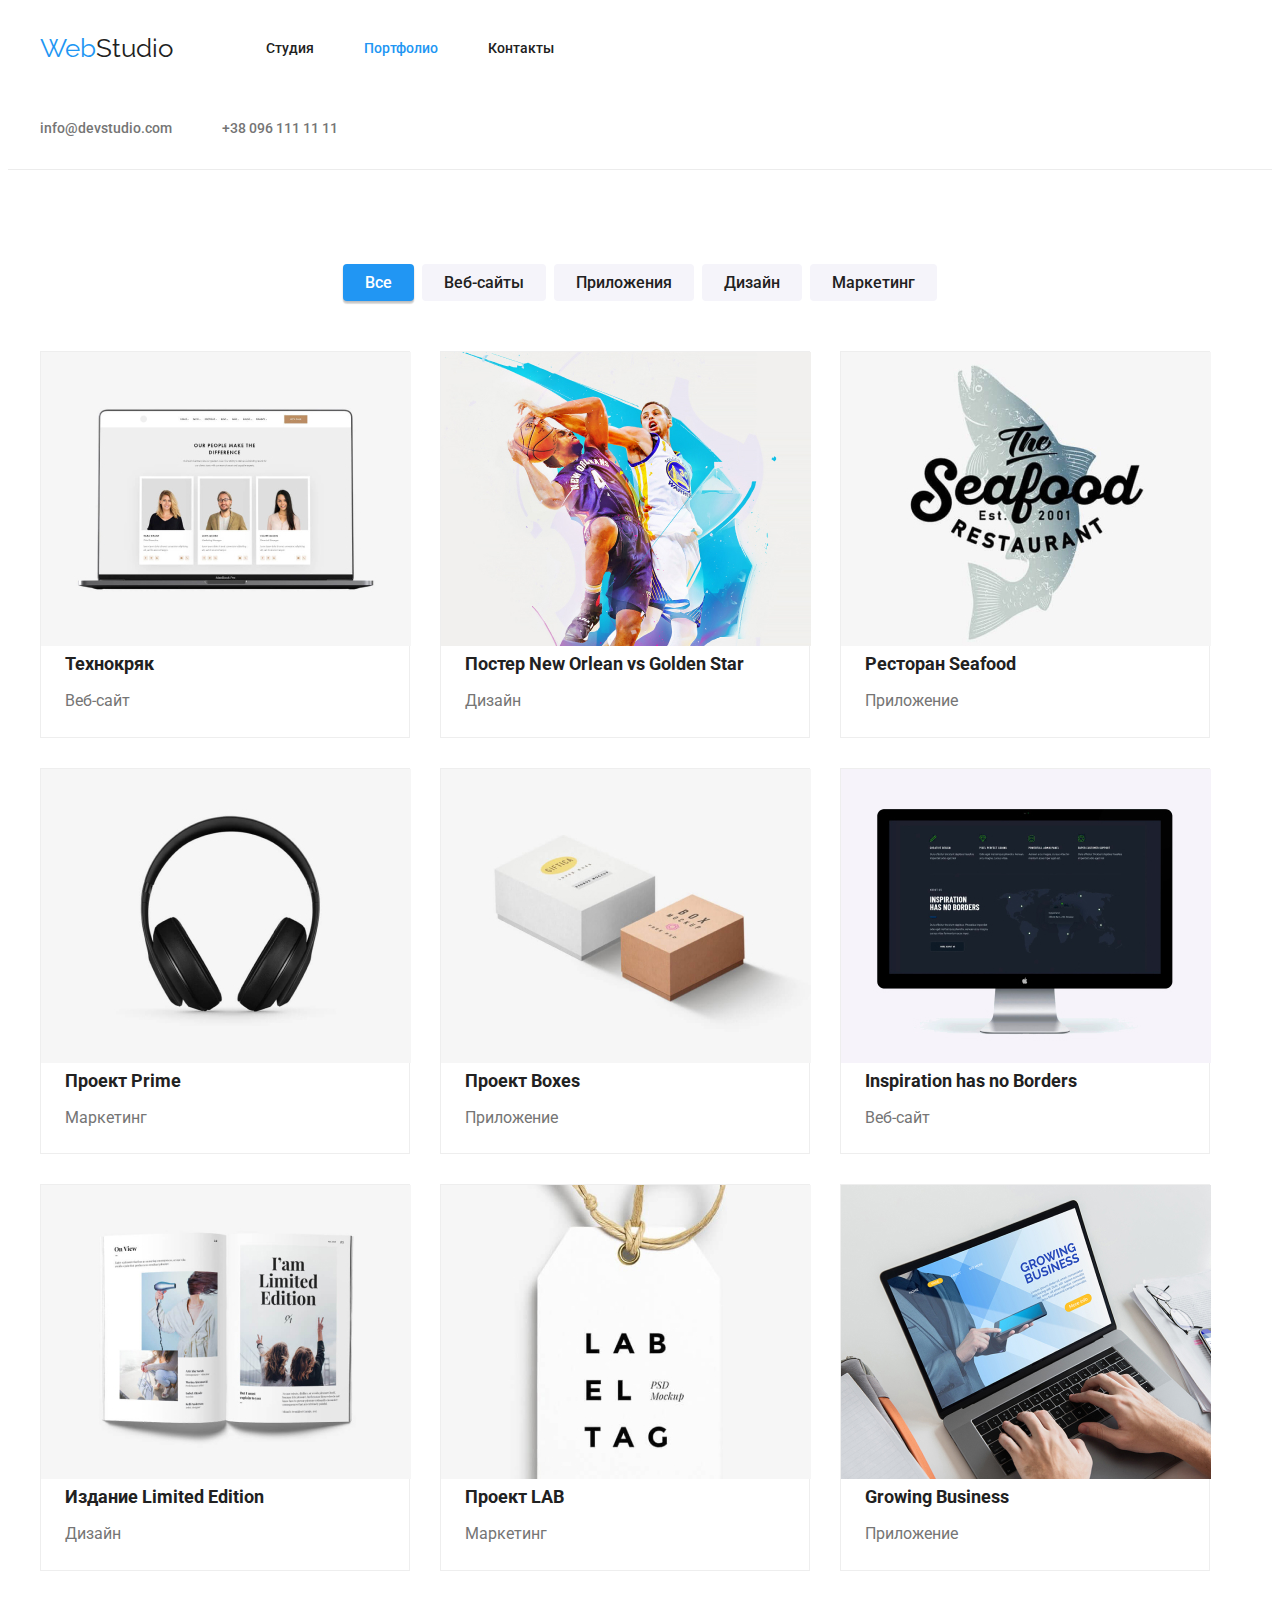
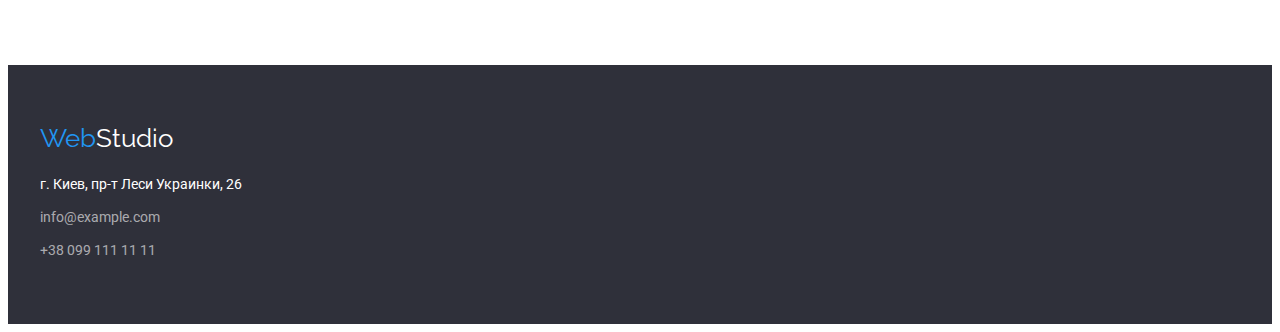
==== commit 4642b368: "revision after practive" ====
--- a/portfolio.html
+++ b/portfolio.html
@@ -21,19 +21,21 @@
     
 
     <!--Шапка-->
-    <header class="header container">
-        <nav class="main-nav">
-            <a href="./index.html" class="logo-hd">Web<span class="logo-hd-half">Studio</span></a>
-            <ul class="nav list">
-                <li class="item"><a class="nav-li link" href="./index.html">Студия</a></li>
-                <li class="item"><a class="nav-li current link" href="./portfolio.html">Портфолио</a></li>
-                <li class="item"><a class="nav-li link" href="">Контакты</a></li>
+    <header class="header">
+        <div class="container">
+            <nav class="main-nav">
+                <a href="./index.html" class="logo-hd">Web<span class="logo-hd-half">Studio</span></a>
+                <ul class="nav list">
+                    <li class="item"><a class="nav-li link" href="./index.html">Студия</a></li>
+                    <li class="item"><a class="nav-li current link" href="./portfolio.html">Портфолио</a></li>
+                    <li class="item"><a class="nav-li link" href="">Контакты</a></li>
+                </ul>
+            </nav>
+            <ul class="address list">
+                <li class="item"><a class="address-li link" href="mailto:info@devstudio.com">info@devstudio.com</a></li>
+                <li class="item"><a class="address-li link" href="tel:+380961111111">+38 096 111 11 11</a></li>
             </ul>
-        </nav>
-        <ul class="address list">
-            <li class="item"><a class="address-li link" href="mailto:info@devstudio.com">info@devstudio.com</a></li>
-            <li class="item"><a class="address-li link" href="tel:+380961111111">+38 096 111 11 11</a></li>
-        </ul>
+        </div>
     </header>
 
     <!--Основа-->
@@ -43,7 +45,7 @@
         <!-- Кнопки -->
         <section>
             <div class="container">
-                <h2 class="section-title-hide">Наши проекты</h2>
+                <h2 class="visually-hidden">Наши проекты</h2>
                 <ul class="filtres list">
                     <li class="item"><button class="buttons current" type="button">Все</button></li>
                     <li class="item"><button class="buttons" type="button">Веб-сайты</button></li>
@@ -73,7 +75,7 @@
                             <h3 class="projects-title-color">Проект Prime</h3>
                             <p class="projects-disc">Маркетинг</p>
                         </a></li>
-                    <li class="projects-border"><a href="#" class="projects-link"><img src="./images/project-boxes.jpg" alt="Boxes"
+                    <li class="projects-border"><a href="#" class="projects-link" ><img src="./images/project-boxes.jpg" alt="Boxes"
                                 width="370">
                             <h3 class="projects-title-color">Проект Boxes</h3>
                             <p class="projects-disc">Приложение</p>
--- a/CSS/styles.css
+++ b/CSS/styles.css
@@ -37,12 +37,16 @@
   text-decoration: none;
 }
 
+a {
+  text-decoration: none;
+}
+img {
+  display: block;
+}
 .container {
-  margin-left: auto;
-  margin-right: auto;
-  padding-left: 15px;
-  padding-right: 15px;
-  max-width: 1230px;
+  margin: 0 auto;
+  padding: 0 15px;
+  width: 1200px;
 }
 
 /* logo header styles */
@@ -76,21 +80,15 @@
   margin-left: 93px;
 }
 
-/* Очень полезная штука (но сложная) штука --- применит Левый отступ ко всем элементам с классом .item у которых есть сосед ВЫШЕ по коду с таким же классом */
 .nav .item + .item {
   margin-left: 50px;
 }
-
-/* .nav .item:not(:last-child) {
-  margin-right: 50px; --- применит правый отступ ко всем КРОМЕ последнего элемента
-} */
 
 .nav .nav-li {
   display: block;
   padding-top: 32px;
   padding-bottom: 32px;
   color: var(--tittle-text-color);
-
   font-weight: 500;
   font-size: 14px;
   line-height: 1.17;
@@ -100,7 +98,6 @@
   display: block;
   padding-top: 32px;
   padding-bottom: 32px;
-
   font-weight: 500;
   font-size: 14px;
   line-height: 1.17;
@@ -132,24 +129,33 @@
   color: var(--button-background-color);
 }
 
-/* hero styles */
-.section-title-hide {
-  display: none;
-  margin: 0;
+/*main*/
+.visually-hidden {
+  position: absolute;
+  width: 1px;
+  height: 1px;
+  margin: -1px;
+  border: 0;
+  padding: 0;
+  
+  white-space: nowrap;
+  clip-path: inset(100%);
+  clip: rect(0 0 0 0);
+  overflow: hidden;
 }
 
 .hero {
-  padding: 200px 252px;
-  height: 600px;
+  padding: 200px 0;
   text-align: center;
   background-color: var(--background-color);
 }
 
 .hero-title {
-  margin-bottom: 30px;
+  margin: 0 auto;
   color: var(--secondary-text-color);
   font-size: 44px;
-  min-width: 696px;
+  width: 696px;
+  justify-content: center;
   line-height: 1.36;
   font-weight: 900;
   text-transform: uppercase;
@@ -161,6 +167,7 @@
 }
 
 .button {
+  margin-top: 30px;
   min-width: 200px;
   padding: 10px 32px;
   text-align: center;
@@ -175,7 +182,7 @@
   border: none;
   cursor: pointer;
 }
-/* features styles */
+/* features */
 
 .features {
   display: flex;
@@ -197,7 +204,7 @@
   text-transform: uppercase;
   font-weight: 700;
 }
-/* Gallery styles */
+/* Gallery */
 
 .section-title {
   padding-bottom: 50px;
@@ -217,7 +224,7 @@
   margin-left: 30px;
 }
 
-/* team styles */
+/* Team */
 
 .team {
   background-color: var(--unique-background-color);
@@ -266,7 +273,7 @@
   margin-bottom: 30px;
 }
 
-/* footer styles */
+/* footer */
 
 .footer {
   background-color: var(--background-color);
@@ -315,7 +322,7 @@
   color: var(--accent-color);
 }
 
-/* portfolio styles */
+/* portfolio */
 
 .page-title {
   display: none;
@@ -366,12 +373,11 @@
 }
 
 .projects-border {
-  /* аналогичное решение вместе с обнулениями маржинов -- width: calc((100% - 2 * 30px) / 3); 30px - ширина маржина * на кол-во маржинов. Больше объектов -> больше маржинов (всегда на 1 меньше) -> больше пикселей */
   margin-right: 30px;
   margin-bottom: 30px;
-  width: 370px;
-  border: 1px solid #eeeeee;
+  width: calc((100% - 3 * 30px) /3);
   box-sizing: border-box;
+  border: 1px solid #EEEEEE;
 }
 
 .projects-border:nth-child(3n) {
@@ -382,20 +388,11 @@
   margin-bottom: 94px;
 }
 
-/* .projects-border:not(:nth-child(3n)) {
-  margin-right: 30px;
-}
- --- Прекрасный пример альтернативного производства сетки ---
-.projects-border:not(:nth-last-child(-n + 3)) {
-  margin-bottom: 30px;
-} */
-
 .projects-link {
-  margin-bottom: 20px;
+  height: 100%;
   color: var(--primary-text-color);
   font-size: 16px;
   line-height: 1.9;
-  text-decoration: none;
 }
 
 .projects-title-color {
@@ -410,4 +407,5 @@
 .projects-disc {
   padding: 0 24px;
   margin-bottom: 20px;
-}
+  width: 370px;
+}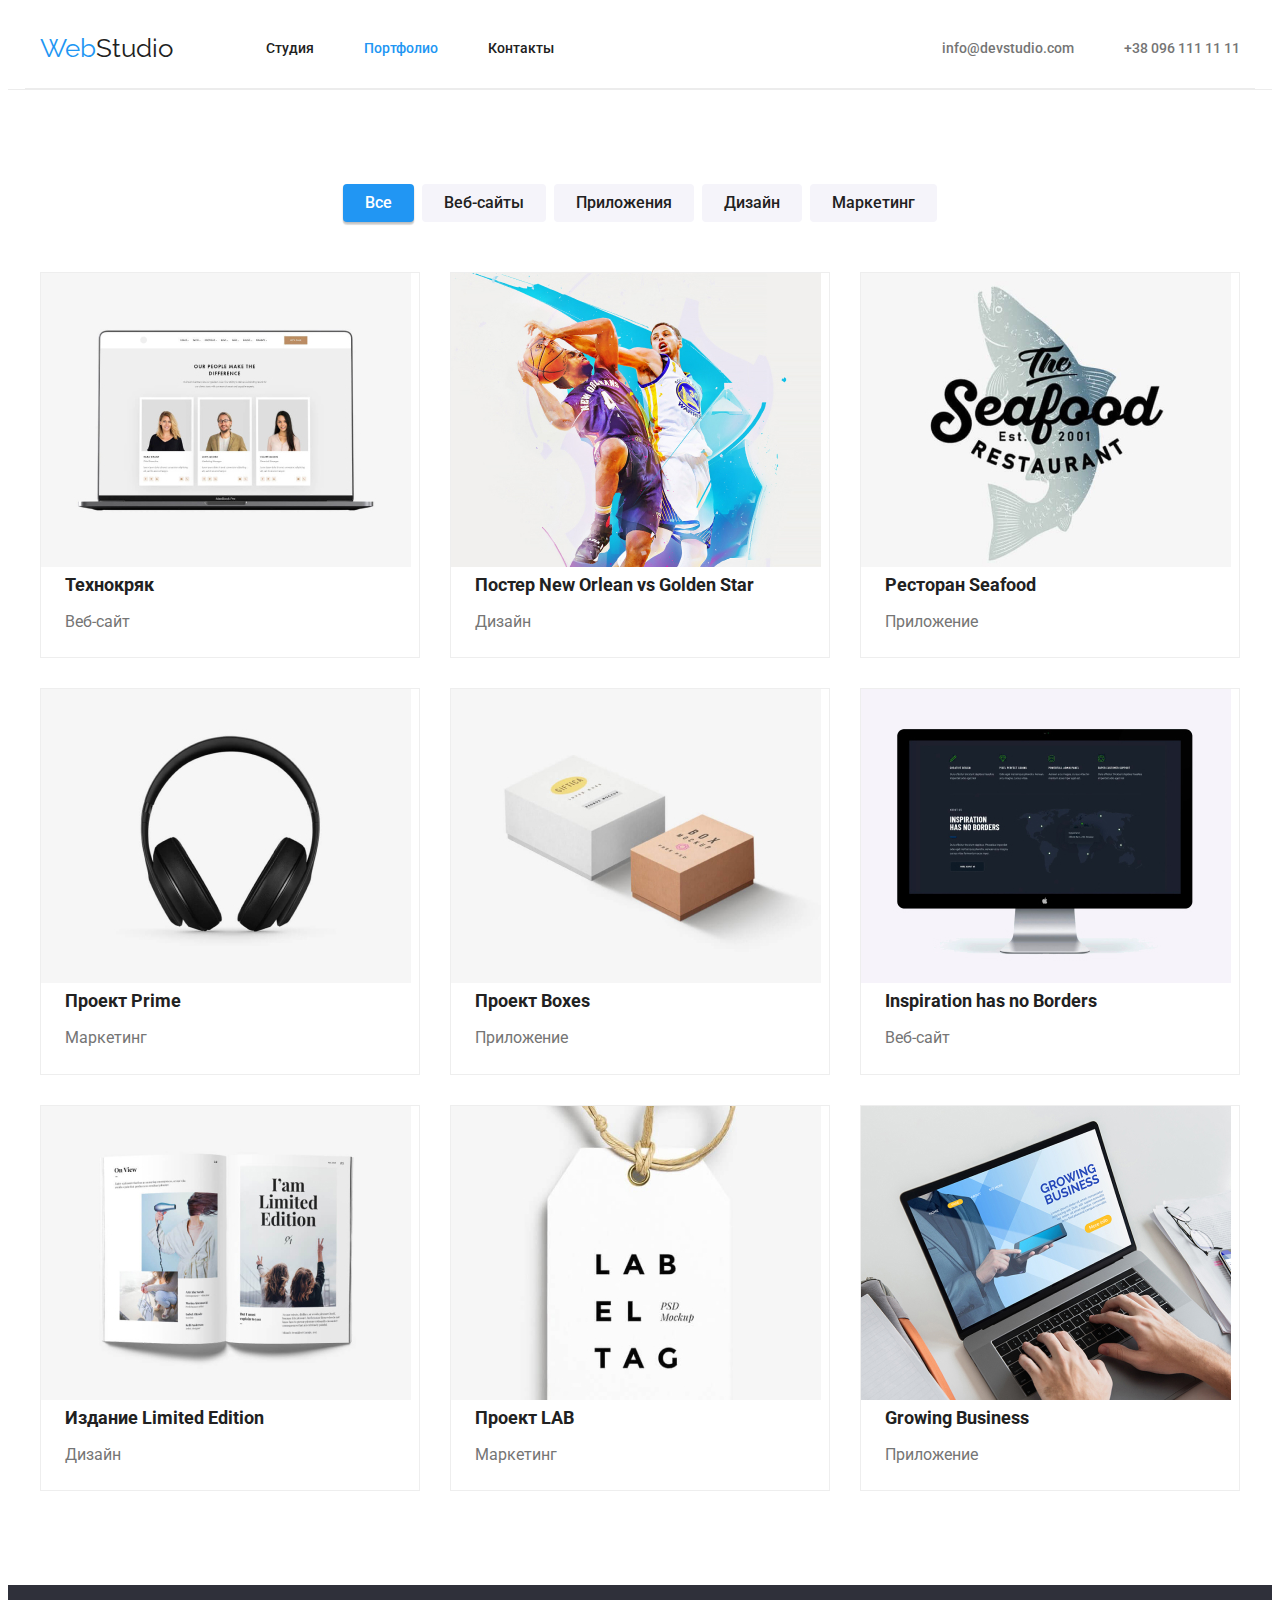
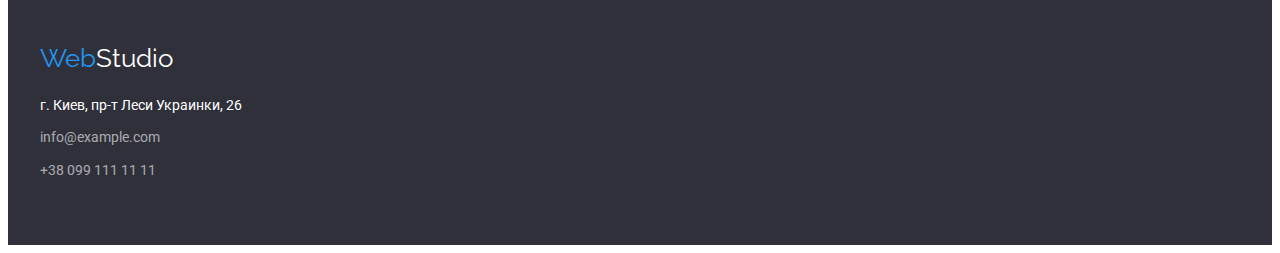
==== commit 085d761e: "additional rev after practice" ====
--- a/portfolio.html
+++ b/portfolio.html
@@ -22,7 +22,7 @@
 
     <!--Шапка-->
     <header class="header">
-        <div class="container">
+        <div class="header container">
             <nav class="main-nav">
                 <a href="./index.html" class="logo-hd">Web<span class="logo-hd-half">Studio</span></a>
                 <ul class="nav list">
--- a/CSS/styles.css
+++ b/CSS/styles.css
@@ -375,7 +375,7 @@
 .projects-border {
   margin-right: 30px;
   margin-bottom: 30px;
-  width: calc((100% - 3 * 30px) /3);
+  width: calc((100% - 2 * 30px) /3);
   box-sizing: border-box;
   border: 1px solid #EEEEEE;
 }
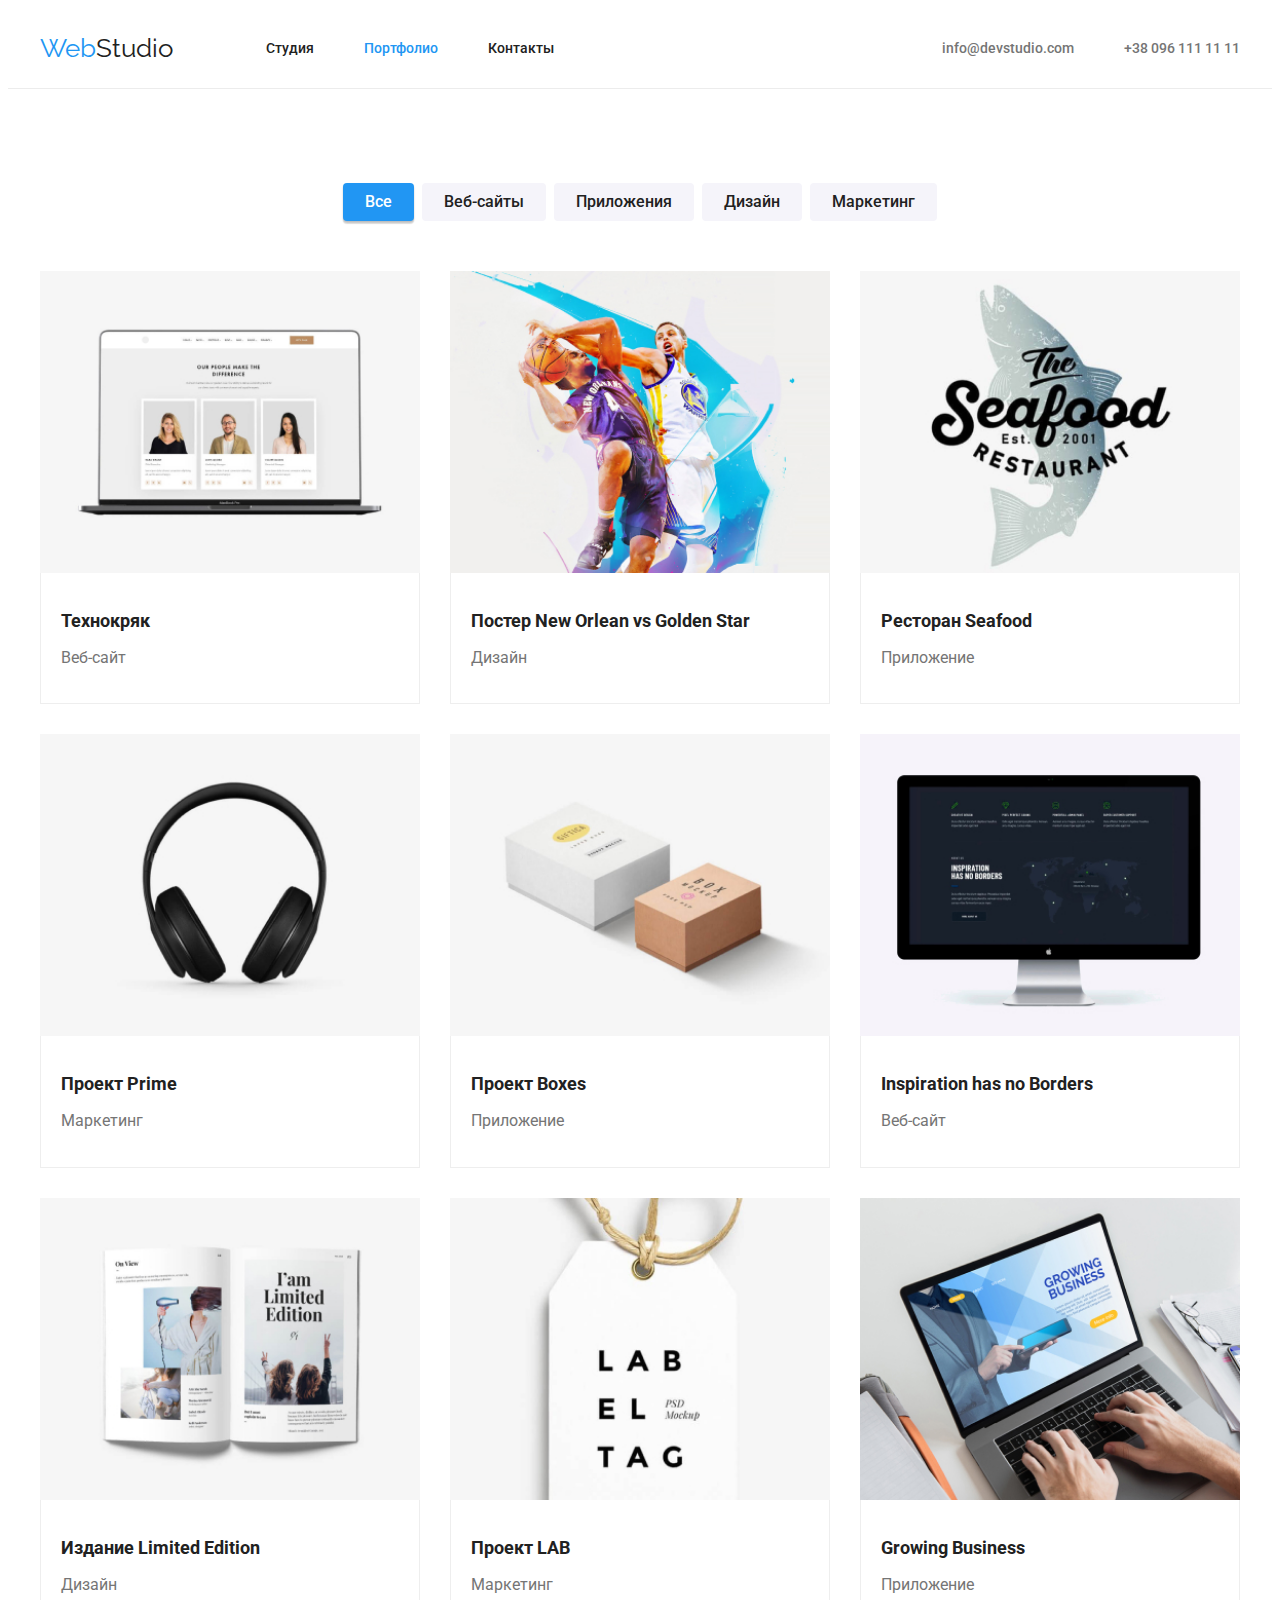
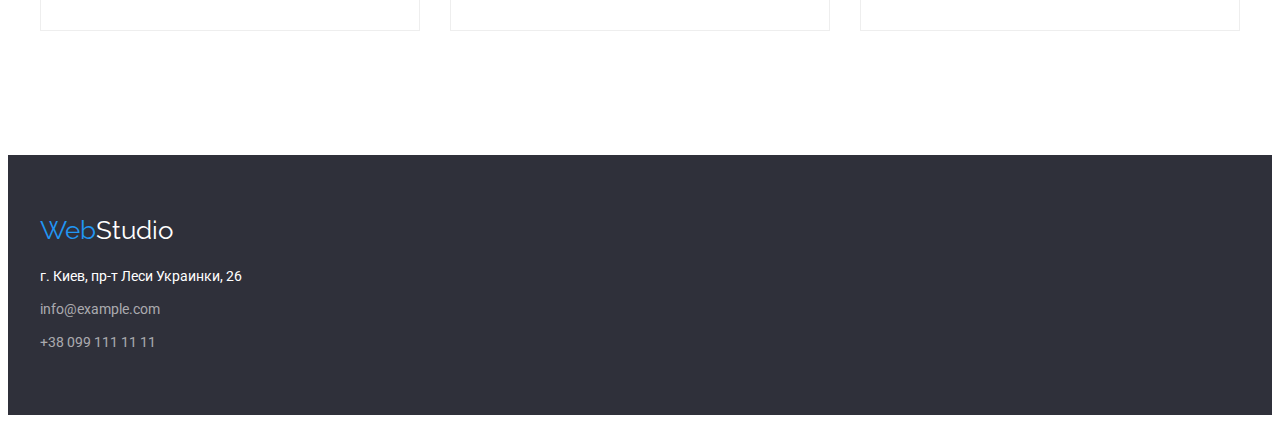
==== commit 4b8cacbb: "revision after Alona's review" ====
--- a/portfolio.html
+++ b/portfolio.html
@@ -22,7 +22,7 @@
 
     <!--Шапка-->
     <header class="header">
-        <div class="header container">
+        <div class="header-top container">
             <nav class="main-nav">
                 <a href="./index.html" class="logo-hd">Web<span class="logo-hd-half">Studio</span></a>
                 <ul class="nav list">
@@ -43,7 +43,7 @@
     <main>
         <h1 class="page-title">Portfolio</h1>
         <!-- Кнопки -->
-        <section>
+        <section class="descr-projects">
             <div class="container">
                 <h2 class="visually-hidden">Наши проекты</h2>
                 <ul class="filtres list">
@@ -57,46 +57,64 @@
                 <!-- Примеры проектов  -->
                 <ul class="projects list">
                     <li class="projects-border"><a href="#" class="projects-link"><img src="./images/technocryak.jpg" alt="Технокряк" width="370">
+                        <div class="projects-box">
                             <h3 class="projects-title-color">Технокряк</h3>
                             <p class="projects-disc">Веб-сайт</p>
+                        </div>    
                         </a></li>
                     <li class="projects-border"><a href="#" class="projects-link"><img src="./images/new-orlean.jpg"
                                 alt="New Orlean" width="370">
+                            <div class="projects-box">
                             <h3 class="projects-title-color">Постер New Orlean vs Golden Star</h3>
                             <p class="projects-disc">Дизайн</p>
+                            </div>
                         </a></li>
                     <li class="projects-border"><a href="#" class="projects-link"><img src="./images/seafood.jpg" alt="Seafood"
                                 width="370">
+                            <div class="projects-box">
                             <h3 class="projects-title-color">Ресторан Seafood</h3>
                             <p class="projects-disc">Приложение</p>
+                            </div>
                         </a></li>
                     <li class="projects-border"><a href="#" class="projects-link"><img src="./images/project-prime.jpg" alt="Prime"
                                 width="370">
+                            <div class="projects-box">
                             <h3 class="projects-title-color">Проект Prime</h3>
                             <p class="projects-disc">Маркетинг</p>
+                            </div>
                         </a></li>
                     <li class="projects-border"><a href="#" class="projects-link" ><img src="./images/project-boxes.jpg" alt="Boxes"
                                 width="370">
+                            <div class="projects-box">
                             <h3 class="projects-title-color">Проект Boxes</h3>
                             <p class="projects-disc">Приложение</p>
+                            </div>
                         </a></li>
                     <li class="projects-border"><a href="#" class="projects-link"><img src="./images/no-borders.jpg" alt="No Borders" width="370">
+                            <div class="projects-box">
                             <h3 class="projects-title-color">Inspiration has no Borders</h3>
                             <p class="projects-disc">Веб-сайт</p>
+                            </div>
                         </a></li>
                     <li class="projects-border"><a href="#" class="projects-link"><img src="./images/limited-edition.jpg" alt="Limited Edition"
                                 width="370">
+                            <div class="projects-box">
                             <h3 class="projects-title-color">Издание Limited Edition</h3>
                             <p class="projects-disc">Дизайн</p>
+                            </div>
                         </a></li>
                     <li class="projects-border"><a href="#" class="projects-link"><img src="./images/lab.jpg" alt="Лаба" width="370">
+                            <div class="projects-box">
                             <h3 class="projects-title-color">Проект LAB</h3>
                             <p class="projects-disc">Маркетинг</p>
+                            </div>
                         </a></li>
                     <li class="projects-border"><a href="#" class="projects-link"><img src="./images/growing.jpg"
                                 alt="Growing" width="370">
+                            <div class="projects-box">
                             <h3 class="projects-title-color">Growing Business</h3>
                             <p class="projects-disc">Приложение</p>
+                            </div>
                         </a></li>
                 </ul>
             </div>
--- a/CSS/styles.css
+++ b/CSS/styles.css
@@ -33,7 +33,7 @@
   list-style: none;
 }
 
-.link {
+link {
   text-decoration: none;
 }
 
@@ -42,11 +42,12 @@
 }
 img {
   display: block;
+  width: 100%;
 }
 .container {
+  width: 1200px;
   margin: 0 auto;
   padding: 0 15px;
-  width: 1200px;
 }
 
 /* logo header styles */
@@ -66,8 +67,11 @@
 /* nav styles */
 
 .header {
-  display: flex;
   border-bottom: #ececec 1px solid;
+}
+
+.header-top {
+  display: flex;
 }
 
 .main-nav {
@@ -137,7 +141,7 @@
   margin: -1px;
   border: 0;
   padding: 0;
-  
+
   white-space: nowrap;
   clip-path: inset(100%);
   clip: rect(0 0 0 0);
@@ -151,14 +155,15 @@
 }
 
 .hero-title {
-  margin: 0 auto;
+  margin: 0 auto 40px;
   color: var(--secondary-text-color);
   font-size: 44px;
-  width: 696px;
+  max-width: 696px;
   justify-content: center;
   line-height: 1.36;
   font-weight: 900;
   text-transform: uppercase;
+  letter-spacing: 0.06em;
 }
 
 .button:hover,
@@ -167,8 +172,6 @@
 }
 
 .button {
-  margin-top: 30px;
-  min-width: 200px;
   padding: 10px 32px;
   text-align: center;
   font-size: 16px;
@@ -183,31 +186,38 @@
   cursor: pointer;
 }
 /* features */
-
+.descr-features {
+  padding: 94px 0;
+}
 .features {
   display: flex;
-  padding: 94px 0;
   font-size: 14px;
   line-height: 1.71;
   font-weight: 400;
-}
-
-.features .item + .item {
+  letter-spacing: 0.03em;
+  margin-left: -30px;
+}
+
+.features .item {
   margin-left: 30px;
+  width: 270px;
 }
 
 .title {
-  padding-bottom: 10px;
+  margin-bottom: 10px;
   color: var(--tittle-text-color);
   font-size: 14px;
   line-height: 1.71;
   text-transform: uppercase;
   font-weight: 700;
+  width: 270px;
 }
 /* Gallery */
-
+.descr-gallery {
+  padding-bottom: 94px;
+}
 .section-title {
-  padding-bottom: 50px;
+  margin-bottom: 50px;
   font-size: 36px;
   line-height: 1.16;
   font-weight: 700;
@@ -216,7 +226,6 @@
 }
 
 .gallery {
-  padding-bottom: 94px;
   display: flex;
 }
 
@@ -226,8 +235,9 @@
 
 /* Team */
 
-.team {
+.descr-team {
   background-color: var(--unique-background-color);
+  padding-bottom: 94px;
 }
 
 .team-title {
@@ -243,7 +253,6 @@
 .team-list {
   display: flex;
   text-align: center;
-  padding-bottom: 94px;
   font-size: 16px;
   line-height: 1.17;
   list-style: none;
@@ -258,10 +267,14 @@
   box-shadow: 0px 1px 3px rgba(0, 0, 0, 0.12), 0px 1px 1px rgba(0, 0, 0, 0.14),
     0px 2px 1px rgba(0, 0, 0, 0.2);
   border-radius: 0px 0px 4px 4px;
+  background-color: #fff;
+}
+
+.member-box {
+  padding: 30px 20px;
 }
 
 .name {
-  margin-top: 30px;
   margin-bottom: 10px;
   color: var(--tittle-text-color);
   font-size: 16px;
@@ -270,18 +283,18 @@
 }
 
 .team-disc {
-  margin-bottom: 30px;
+  margin: 0px;
 }
 
 /* footer */
 
 .footer {
   background-color: var(--background-color);
+  padding: 60px 0;
 }
 
 .logo-ft {
   display: inline-block;
-  margin-top: 58px;
   margin-bottom: 20px;
   color: var(--accent-color);
   font-family: "Raleway", sans-serif;
@@ -309,10 +322,6 @@
   margin-bottom: 9px;
 }
 
-.address-foot .item:last-child {
-  padding-bottom: 62px;
-}
-
 .foot-li {
   color: var(--unique-color);
 }
@@ -327,6 +336,9 @@
 .page-title {
   display: none;
   margin: 0;
+}
+.descr-projects {
+  padding: 94px 0;
 }
 
 .buttons {
@@ -359,7 +371,7 @@
 .filtres {
   display: flex;
   justify-content: center;
-  padding-top: 94px;
+  /*padding-top: 94px;*/
   margin-bottom: 50px;
 }
 
@@ -375,18 +387,17 @@
 .projects-border {
   margin-right: 30px;
   margin-bottom: 30px;
-  width: calc((100% - 2 * 30px) /3);
+  width: calc((100% - 2 * 30px) / 3);
   box-sizing: border-box;
-  border: 1px solid #EEEEEE;
 }
 
 .projects-border:nth-child(3n) {
   margin-right: 0;
 }
 
-.projects-border:nth-last-child(-n + 3) {
+/*.projects-border:nth-last-child(-n + 3) {
   margin-bottom: 94px;
-}
+}*/
 
 .projects-link {
   height: 100%;
@@ -396,7 +407,6 @@
 }
 
 .projects-title-color {
-  padding: 0 24px;
   margin-bottom: 4px;
   font-size: 18px;
   line-height: 2;
@@ -405,7 +415,12 @@
 }
 
 .projects-disc {
-  padding: 0 24px;
-  margin-bottom: 20px;
   width: 370px;
-}+}
+
+.projects-box {
+  padding: 30px 20px;
+  border-right: 1px solid #eeeeee;
+  border-bottom: 1px solid #eeeeee;
+  border-left: 1px solid #eeeeee;
+}
